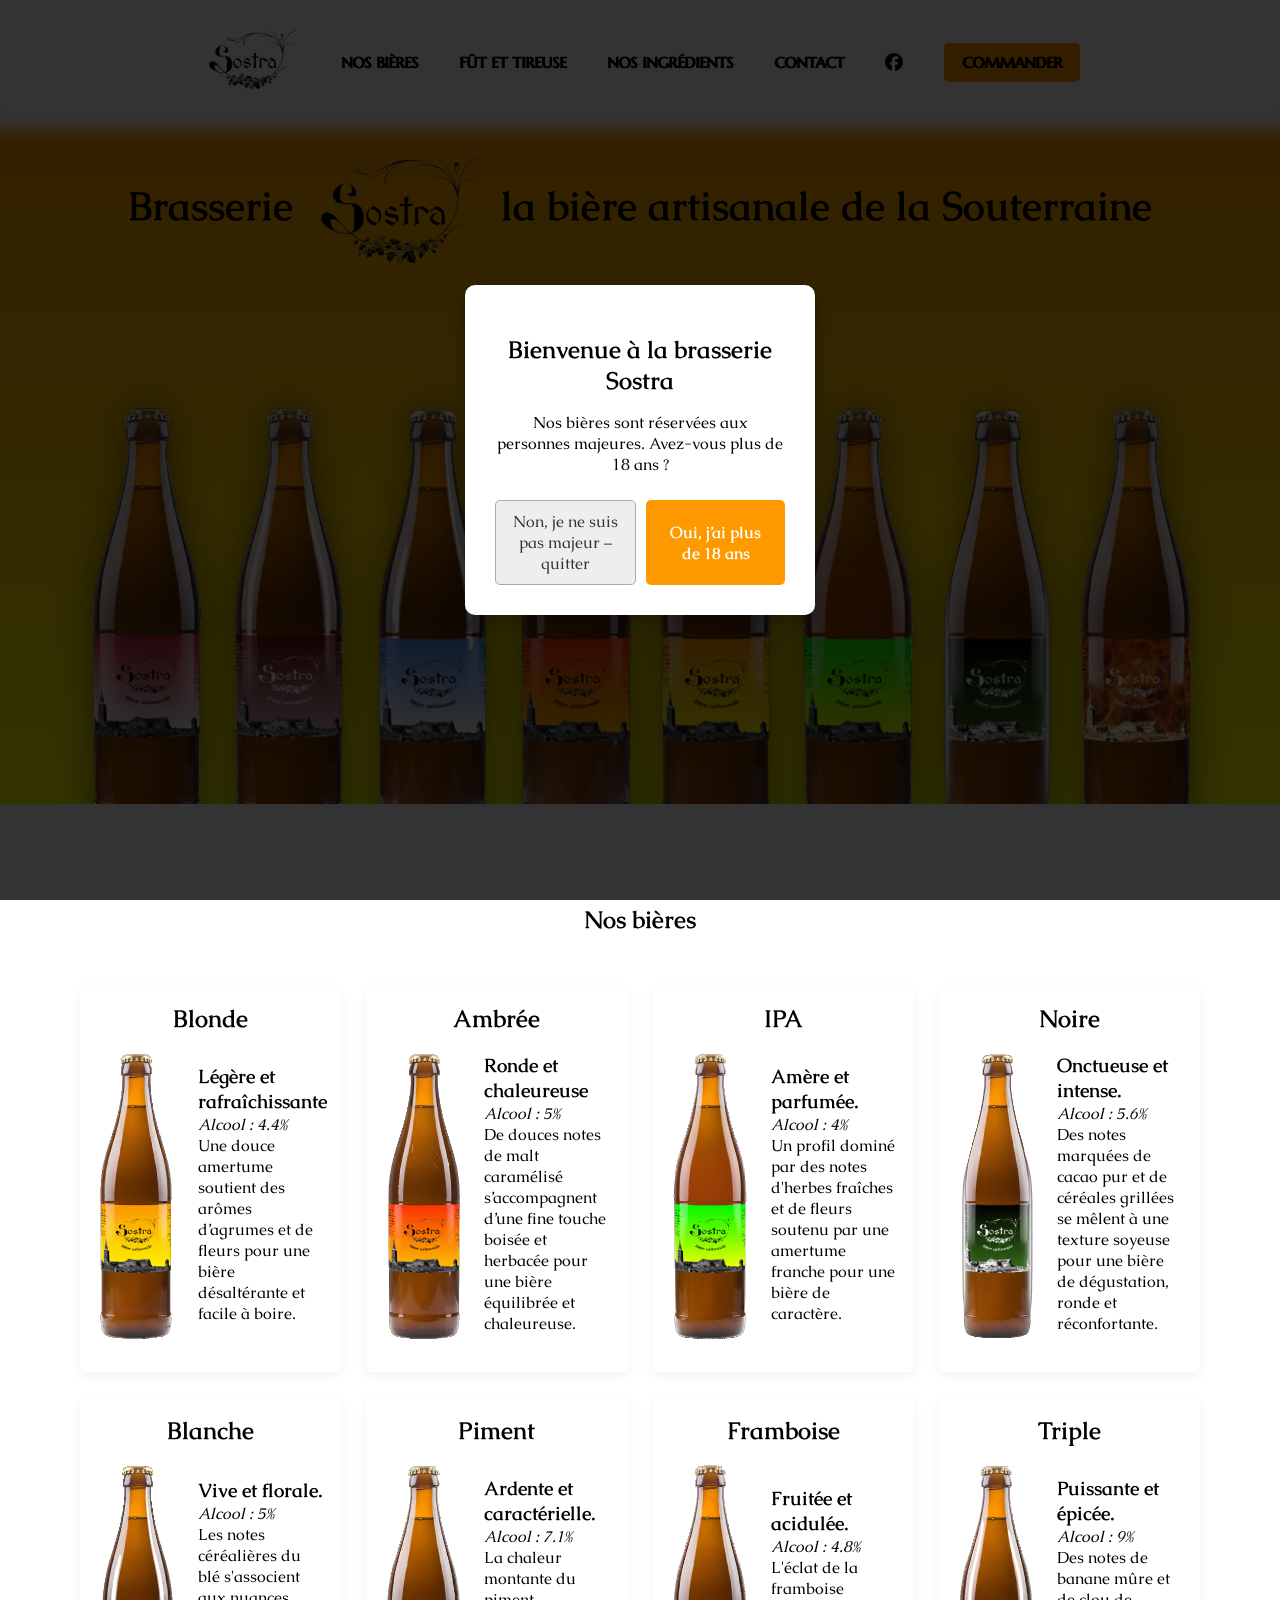
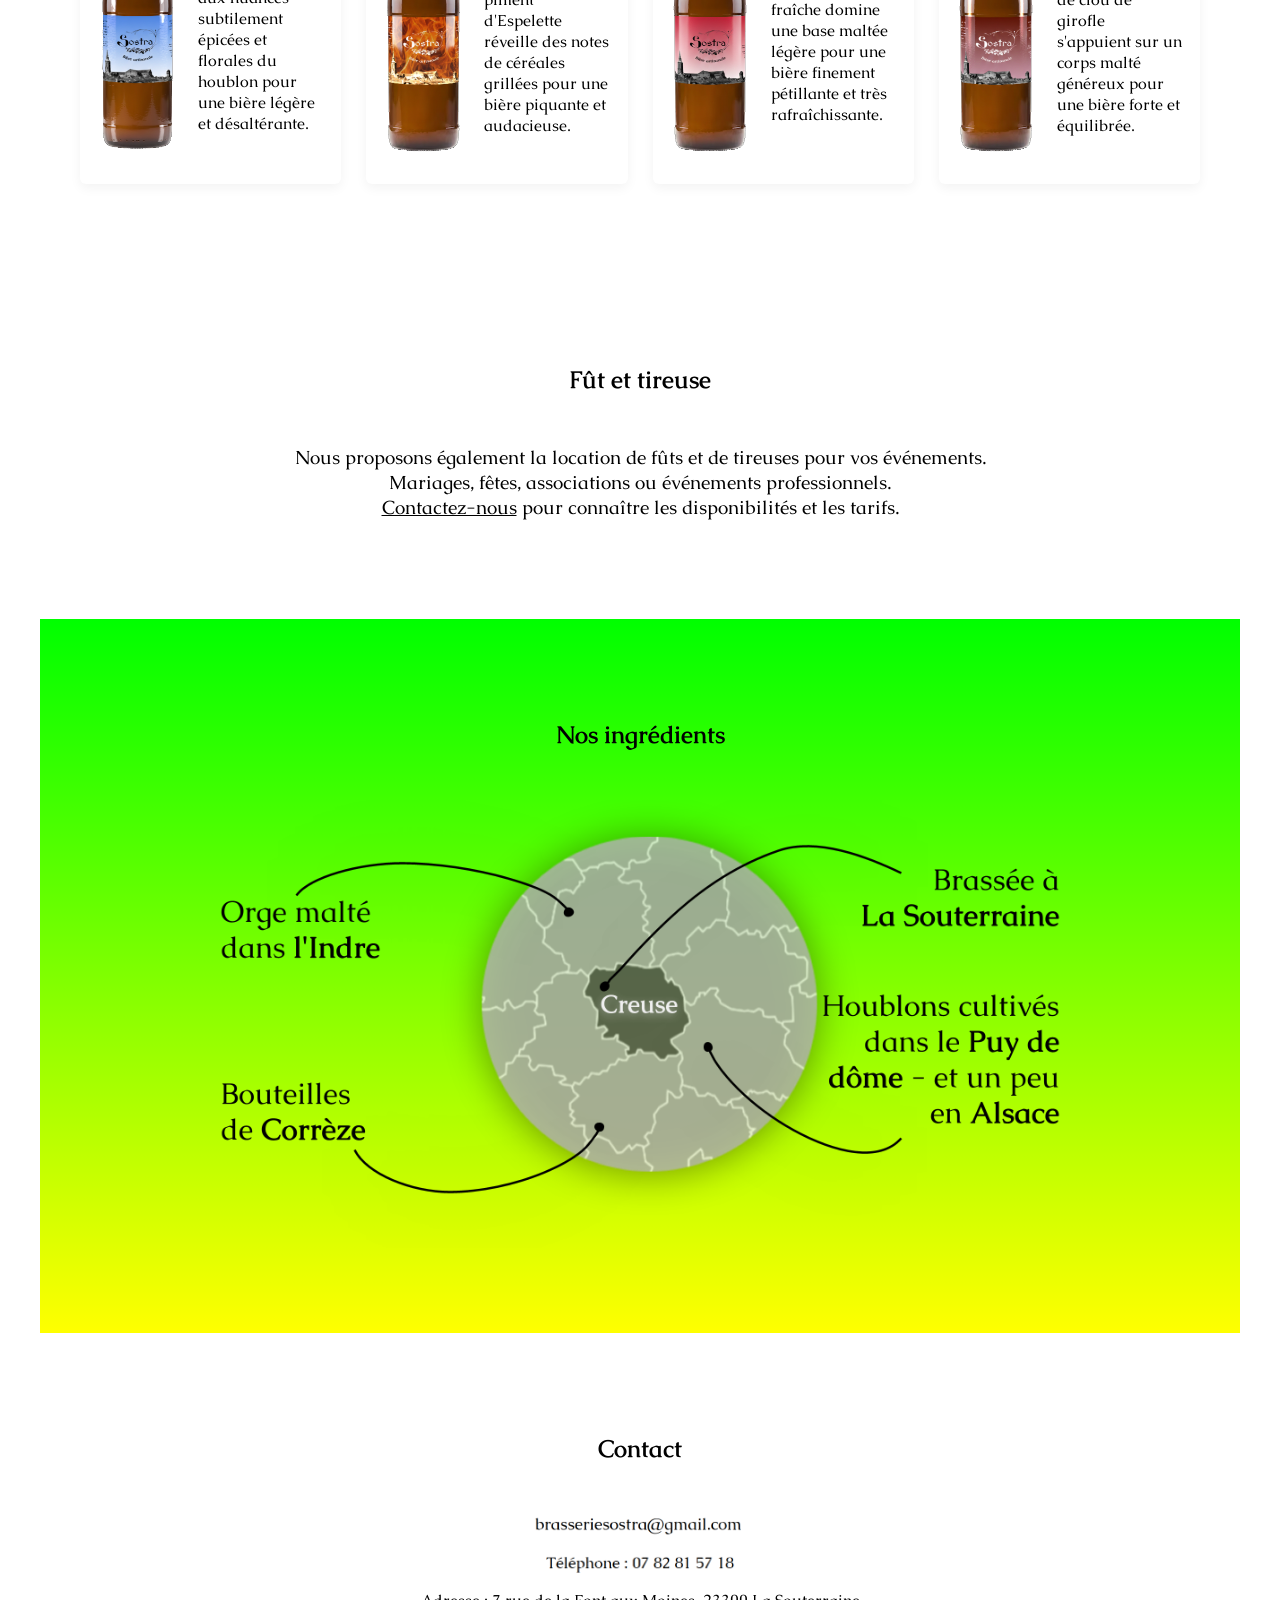
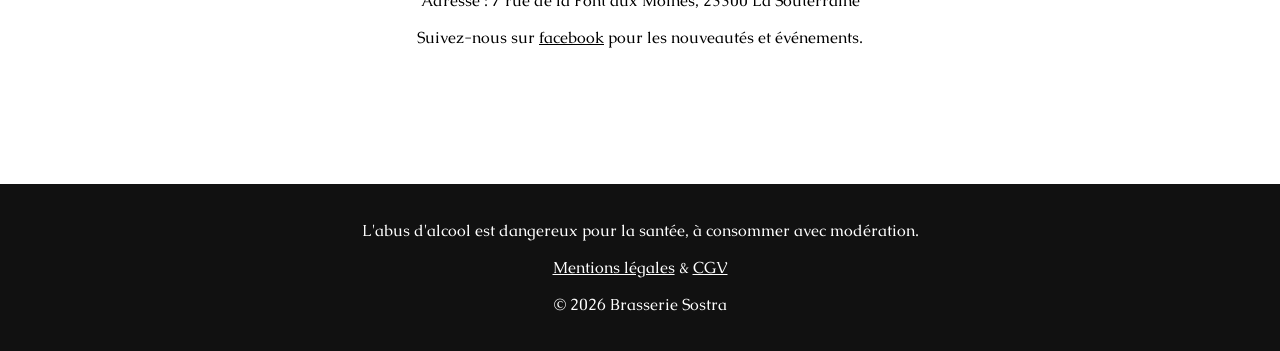
==== index.html @ cb1f37bf "site v2" ====
<!DOCTYPE html>
<html lang="fr">
<head>
<meta charset="UTF-8">
<meta name="viewport" content="width=device-width, initial-scale=1.0">
<title>Bière Sostra</title>
<link href="https://fonts.googleapis.com/css2?family=Caudex:wght@400;700&family=Marcellus&display=swap" rel="stylesheet">

<style>
html {
  scroll-behavior: smooth;
}

body{
  font-family: Caudex, serif;
  margin:0;
}

*{
  box-sizing: border-box;
}

/* NAVBAR */

.navbar-desktop{
  display:flex;
  align-items:center;
  justify-content:space-between;
  background:white;
  padding: 20px 200px 0px 200px;
  position:sticky;
  top:0;
  box-shadow: 0 13px 15px 13px white;
}

.navbar-desktop a, .side-menu a, .navbar-mobile a, .commande-btn-hero{
  color:black;
  text-decoration:none;
  font-weight:700;
  font-size: 15px;
  font-family: Marcellus, sans-serif;
  text-transform: uppercase;
  text-shadow: 0.5px 0 0 currentColor;
}

.navbar-desktop a:hover{
color: #BA8E23;
}

.navbar-desktop a img{
  background-color: black;
  /* L'image sert de masque */
  -webkit-mask-image: url('logo.png');
  mask-image: url('logo.png');
  
  /* On ajuste la taille du masque */
  -webkit-mask-size: contain;
  mask-size: contain;
  -webkit-mask-repeat: no-repeat;
  mask-repeat: no-repeat;
  
  /* Il faut donner une taille au bloc */
  width: 100px;
  height: 80px;
  display: inline-block;

  mask-position: center;
}

.navbar-desktop a img:hover{
  background-color: #BA8E23;
}

.facebook svg{
  height: 1.2em; /* 1.6x15 */
  vertical-align: text-top;
}

.facebook svg:hover{
  fill: #BA8E23;
}

.commande-btn{
  background: #FF9900;
  padding:10px 18px;
  border-radius:5px;
  font-weight:bold;
}
.commande-btn:hover{
  background-color: #E68A00;
  color: black!important;
}
.commande-btn:active{
  background-color: #E68A00;
  color: black!important;
}

.commande-btn-hero {
  border-radius: 5px;
  border: 2px solid black;
  font-weight:bold;
  padding:16px 28px;
  font-size: 16px;
  transition: all 0.3s ease;
}
.commande-btn-hero:hover {
  background-color: #000; /* fond noir */
  color: #fff; /* texte blanc */
  border-color: #000; /* bord noir reste */
}
.commande-btn-hero:active {
  background-color: #000; /* fond noir */
  color: #fff; /* texte blanc */
  border-color: #000; /* bord noir reste */
}

/* HERO IMAGE */

.hero-desktop{
  height: 700px;
  display: flex;
  flex-direction: column;
  align-items: center;


  /* L'image PNG avec zones transparentes */
  background-image: 
    linear-gradient(0deg,rgba(255, 255, 0, 1) 0%, rgba(255, 153, 0, 1) 100%);
  ;

  /* Réglages pour que l'image soit bien centrée et ne se répète pas */
  background-repeat: no-repeat;
  background-position: center;
  background-size: contain;
  overflow: hidden;
}

.hero-mobile{
  display: none;
}


/* SECTIONS */

section{
  padding:80px 40px;
  max-width:1200px;
  margin:auto;
  scroll-margin-top: 50px; 
}

h2{
  text-align:center;
  margin-bottom:50px;
}

/* BIÈRES */

.beer-grid{
display:grid;
grid-template-columns:repeat(auto-fit,minmax(250px,1fr));
gap:25px;
}

.beer{
background:white;
padding:18px;
border-radius:6px;
box-shadow:0 4px 12px rgba(0,0,0,0.05);
}

.beer .bouteille {
display:flex;
gap:20px;
align-items:center;
}
@media (min-width: 600px) {
  .beer.blonde:hover{
  background: linear-gradient(0deg,#FFFF00 0%, #FF9900 100%);
  }

  .beer.ambree:hover{
  background: linear-gradient(0deg,#F1C232 0%, #FF0000 100%);
  }

  .beer.ipa:hover{
  background: linear-gradient(0deg,#FFFF00 0%, #00FF00 100%);
  }

  .beer.blanche:hover{
  background: linear-gradient(0deg,#FFF 0%, #4A86E8 100%);
  }

  .beer.noire:hover{
  background: linear-gradient(0deg,#38761D 0%, #000000 100%);
  color: #FFF;
  }

  .beer.triple:hover{
  background: linear-gradient(0deg,#D5A6BD 0%, #741B47 100%);
  color: #FFF;
  }

  .beer.piment:hover{
  background-image: url(Piment.jpg);
  color: #FFF;
  }
    .beer.framboise:hover{
  background: linear-gradient(0deg,#FFF 0%, #C8233C 100%);
  }
}

.beer img{
  width:80px;
  height:320px;
  object-fit:cover;
  border-radius:4px;
}

.beer h3, .beer h2 {
  margin: 0px;
}

/* FUT */

.fut{
  text-align:center;
  max-width:80%;
  margin:auto;
  font-size: 1.2em;
}

.fut a {
  color: #000;
}

/* INGREDIENTS */

.ingredients{
  text-align:center;
}
#ingredients{
  background: linear-gradient(0deg,#FFFF00 0%, #00FF00 100%);
}

.ingredients img{
  width:80%;
}

/* CONTACT */

.contact{
text-align:center;
}
/* FOOTER */

footer{
  background:#111;
  color:white;
  text-align:center;
  padding:20px;
  margin-top:40px;
}

footer a{
  color: white
}

.side-menu {
  display: none;
}

.navbar-mobile {
  display: none;
}

/* Contact */
.contact-block {
  margin-top: 20px;
  padding-top: 15px;
  border-top: 1px solid #eee;
}

.contact-item img {
  cursor: pointer;
  border-bottom: 1px solid transparent;
}

.contact-item img:active, .contact-item img:hover {
  border-bottom: 1px solid #ddd;
}

.contact-item .icon {
  margin-right: 8px;
}

#toast {
  position: absolute;
  width: fit-content;
  left: 50%;
  transform: translateX(-50%) translateY(20px);
  background: #222;
  color: #fff;
  padding: 10px 16px;
  border-radius: 8px;
  font-size: 0.9rem;
  opacity: 0;
  pointer-events: none;
  transition: all 0.3s ease;
}

#toast.show {
  opacity: 1;
  transform: translateX(-50%) translateY(0);
}

@media (max-width: 600px) {



  /* HERO */
  .hero-desktop{display: none;}
  .hero-mobile{
    margin-top: 60px;
    display: flex;
    flex-direction: column;
    align-items: center;
    background:  
      url(noise.svg),
      radial-gradient(circle at 30% 30%, 
        rgba(255,255,0,1) 0%, 
        rgba(255,200,0,1) 40%, 
        rgba(255,153,0,1) 100%
      );
    background-blend-mode: overlay;
    text-align: center;
    padding: 20px;
    position: relative;
    height: 70vh;
    justify-content: space-around;
  }

  /*NAVBAR*/
  .navbar-desktop{display: none;}
  .navbar-mobile {
    box-sizing: border-box;
    display: flex;
    align-items: center;
    padding: 0px 15px;
    border-bottom: 1px solid #eee;
    background: white;
    height: 60px;
    z-index: 102;
    position: fixed;
    width: 100vw;
    top: 0;
  }

  .commande-btn {
    margin-left: auto;
  }

  .menu-btn {
    font-size: 20px;
    background: none;
    border: none;
    cursor: pointer;
  }

  .nav-title {
    flex: 1;
    text-align: center;
    font-weight: bold;
    font-size: 1.3em;
  }

  /* OVERLAY */
  .overlay {
    display: unset;
    position: fixed;
    inset: 0;
    background: rgba(0,0,0,0.3);
    opacity: 0;
    pointer-events: none;
    transition: opacity 0.25s ease;
    z-index: 100;
  }

  .overlay.active {
    opacity: 1;
    pointer-events: auto;
  }

  /* MENU */
  .side-menu {
    position: fixed;
    top: 0;
    left: 0;
    width: 100vw;
    box-sizing: border-box;
    background: white;
    padding: 0px 20px;

    transform: translateY(-100%);
    transition: transform 0.25s cubic-bezier(0.4, 0, 0.2, 1);

    z-index: 101;

    display: flex;
    flex-direction: column;
  }

  /* état ouvert */
  .side-menu.active {
    transform: translateY(0);
  }

  /* liens */
  .side-menu a {
    text-decoration: none;
    padding: 20px 0px;
    border-bottom: 1px solid #ddd;
    text-align: center;
    font-size: 1.1em;
  }
  .side-menu a:last-child {
    border-bottom: none;
  }


  .beer.blonde{
  background: linear-gradient(0deg,#FFFF00 0%, #FF9900 100%);
  }

  .beer.ambree{
  background: linear-gradient(0deg,#F1C232 0%, #FF0000 100%);
  }

  .beer.ipa{
  background: linear-gradient(0deg,#FFFF00 0%, #00FF00 100%);
  }

  .beer.blanche{
  background: linear-gradient(0deg,#FFF 0%, #4A86E8 100%);
  }

  .beer.noire{
  background: linear-gradient(0deg,#38761D 0%, #000000 100%);
  color: #FFF;
  }

  .beer.triple{
  background: linear-gradient(0deg,#D5A6BD 0%, #741B47 100%);
  color: #FFF;
  }

  .beer.piment{
  background-image: url(Piment.jpg);
  color: #FFF;
  }

  .beer.framboise{
  background: linear-gradient(0deg,#FFF 0%, #C8233C 100%);
  }

  section {
    padding: 40px 40px;
    scroll-margin-top: 60px;

  }

  h2 {
    margin-bottom: 20px;
  }

  #ingredients {
    padding: 20px 0px;
  }
  .ingredients {
    height: 200px;
  }
  .ingredients img {
    width: 100%;
    object-fit: contain;
    object-position: center;
  }
}

</style>
</head>

<body>

<!-- NAVBAR -->
<!-- Desktop -->
<nav class="navbar-desktop">
  <a href="#"><img></a>
  <a href="#bieres">Nos bières</a>
  <a href="#fut">Fût et tireuse</a>
  <a href="#ingredients">Nos ingrédients</a>
  <a href="#contact">Contact</a>
  <a class="facebook" href="https://www.facebook.com/p/Brasserie-Sostra-61555005142636/">
    <svg role="img" viewBox="0 0 24 24" xmlns="http://www.w3.org/2000/svg"><title>Facebook</title><path d="M9.101 23.691v-7.98H6.627v-3.667h2.474v-1.58c0-4.085 1.848-5.978 5.858-5.978.401 0 .955.042 1.468.103a8.68 8.68 0 0 1 1.141.195v3.325a8.623 8.623 0 0 0-.653-.036 26.805 26.805 0 0 0-.733-.009c-.707 0-1.259.096-1.675.309a1.686 1.686 0 0 0-.679.622c-.258.42-.374.995-.374 1.752v1.297h3.919l-.386 2.103-.287 1.564h-3.246v8.245C19.396 23.238 24 18.179 24 12.044c0-6.627-5.373-12-12-12s-12 5.373-12 12c0 5.628 3.874 10.35 9.101 11.647Z"/></svg>
  </a>
  <a class="commande-btn" href="commande.html">Commander</a>
</nav>
<!-- Mobile -->

<nav class="navbar-mobile">
  <button class="menu-btn" id="menuBtn">☰</button>
  <img style="height: 56px; vertical-align: middle;" src="logo.png">
  <a class="commande-btn" href="commande.html">Commander</a>
</nav>

<!-- overlay -->
<div class="overlay" id="overlay"></div>

<!-- menu -->
<aside class="side-menu" id="sideMenu">
  
  <a href="#bieres">Nos bières</a>
  <a href="#fut">Fût et tireuse</a>
  <a href="#ingredients">Nos ingrédients</a>
  <a href="#contact">Contact</a>
  <a class="facebook" href="https://www.facebook.com/p/Brasserie-Sostra-61555005142636/">
    <svg role="img" viewBox="0 0 24 24" xmlns="http://www.w3.org/2000/svg"><title>Facebook</title><path d="M9.101 23.691v-7.98H6.627v-3.667h2.474v-1.58c0-4.085 1.848-5.978 5.858-5.978.401 0 .955.042 1.468.103a8.68 8.68 0 0 1 1.141.195v3.325a8.623 8.623 0 0 0-.653-.036 26.805 26.805 0 0 0-.733-.009c-.707 0-1.259.096-1.675.309a1.686 1.686 0 0 0-.679.622c-.258.42-.374.995-.374 1.752v1.297h3.919l-.386 2.103-.287 1.564h-3.246v8.245C19.396 23.238 24 18.179 24 12.044c0-6.627-5.373-12-12-12s-12 5.373-12 12c0 5.628 3.874 10.35 9.101 11.647Z"/></svg>
  </a>
</aside>


<!-- IMAGE PRINCIPALE -->

<div class="hero-desktop">
  <h1 style="text-align: center; padding-top: 20px; font-size: 2.5em;">Brasserie
    <img src="logo.png" style="height: 3em; vertical-align: middle;">
    la bière artisanale de la Souterraine
  </h1>
  <a class="commande-btn-hero" href="commande.html">PASSER COMMANDE</a>
  
  <img src="hero.png" style="width: 100vw; max-width: 1400px; margin-top: auto;">
</div>

<div class="hero-mobile">
  <h1>Brasserie </h1>
  <img src="logo.png" style="height: 10em; "> 
  <h2>La bière artisanale <br>de la Souterraine</h2>
  <a class="commande-btn-hero" href="commande.html">PASSER COMMANDE</a>
</div>


<!-- BIÈRES -->

<section id="bieres">

<h2>Nos bières</h2>

<div class="beer-grid">

<div class="beer blonde">
  <h2>Blonde</h2>
  <div class="bouteille">
    <img src="bouteilles/blonde.png">
    <div>
      <h3>Légère et rafraîchissante</h3>
      <i>Alcool : 4.4%</i><br>
      Une douce amertume soutient des arômes d’agrumes et de fleurs pour 
      une bière désaltérante et facile à boire. 
    </div>
  </div>
</div>

<div class="beer ambree">
  <h2>Ambrée</h2>
  <div class="bouteille">
    <img src="bouteilles/ambrée.png">
    <div>
      <h3>Ronde et chaleureuse</h3>
      <i>Alcool : 5%</i><br>
      De douces notes de malt caramélisé s’accompagnent d’une fine touche 
      boisée et herbacée pour une bière équilibrée et chaleureuse.
    </div>
  </div>
</div>

<div class="beer ipa">
  <h2>IPA</h2>
  <div class="bouteille">
    <img src="bouteilles/ipa.png">
    <div>
      <h3>Amère et parfumée.</h3>
      <i>Alcool : 4%</i><br>
      Un profil dominé par des notes d'herbes fraîches et de fleurs soutenu par 
      une amertume franche pour une bière de caractère.
    </div>
  </div>
</div>

<div class="beer noire">
  <h2>Noire</h2>
  <div class="bouteille">
    <img src="bouteilles/noire.png">
    <div>
      <h3>Onctueuse et intense.</h3>
      <i>Alcool : 5.6%</i><br>
        Des notes marquées de cacao pur et de céréales grillées se mêlent à une 
        texture soyeuse pour une bière de dégustation, ronde et réconfortante.
    </div>
  </div>
</div>

<div class="beer blanche">
  <h2>Blanche</h2>
  <div class="bouteille">
    <img src="bouteilles/blanche.png">
    <div>
      <h3>Vive et florale.</h3>
      <i>Alcool : 5%</i><br>
      Les notes céréalières du blé s'associent aux nuances subtilement épicées et 
      florales du houblon pour une bière légère et désaltérante.
    </div>
  </div>
</div>

<div class="beer piment">
  <h2>Piment</h2>
<div class="bouteille">
  <img src="bouteilles/piment.png">
  <div>
    <h3>Ardente et caractérielle.</h3>
    <i>Alcool : 7.1%</i><br>
    La chaleur montante du piment d'Espelette réveille des notes de céréales 
    grillées pour une bière piquante et audacieuse.
  </div>
</div>
</div>

<div class="beer framboise">
  <h2>Framboise</h2>
  <div class="bouteille">
    <img src="bouteilles/framboise.png">
    <div>
      <h3>Fruitée et acidulée.</h3>
      <i>Alcool : 4.8%</i><br>
      L'éclat de la framboise fraîche domine une base maltée légère pour une 
      bière finement pétillante et très rafraîchissante.
    </div>
  </div>
</div>

<div class="beer triple">
  <h2>Triple</h2>
  <div class="bouteille">
    <img src="bouteilles/triple.png">
    <div>
      <h3>Puissante et épicée.</h3>
      <i>Alcool : 9%</i><br>
      Des notes de banane mûre et de clou de girofle s'appuient sur un 
      corps malté généreux pour une bière forte et équilibrée.
    </div>
  </div>
</div>

</div>

</section>


<!-- FUT -->

<section id="fut">

<h2>Fût et tireuse</h2>

<div class="fut">
<p>
Nous proposons également la location de fûts et de tireuses pour vos événements.<br>
Mariages, fêtes, associations ou événements professionnels. <br>
<a href="#contact"ter>Contactez-nous</a> pour connaître les disponibilités et les tarifs.
</p>
</div>

</section>


<!-- INGREDIENTS -->

<section id="ingredients">

<h2>Nos ingrédients</h2>

<div class="ingredients">

<img src="ingredients.png">


</div>

</section>


<!-- CONTACT -->

<section id="contact">

<h2>Contact</h2>

<div class="contact">

<p class="contact-item" data-copy="mail" data-label="Email">
  <img src="email.png" style="height: 1.3em; vertical-align: middle;">
</p>
<p class="contact-item" data-copy="tel" data-label="Téléphone">
  <img src="tel.png" style="height: 1.2em; vertical-align: middle;">
</p>
<p>
  Adresse : 7 rue de la Font aux Moines, 23300 La Souterraine
</p>
<p>Suivez-nous sur <a href="https://www.facebook.com/p/Brasserie-Sostra-61555005142636/" style="color: #000;">facebook</a> pour les nouveautés et événements.</p>

<div id="toast"></div>
</div>

</section>


<footer>
<p>L'abus d'alcool est dangereux pour la santée, à consommer avec modération.</p>

<a href="mentions-legales.html">Mentions légales</a> &
<a href="/cgv.html">CGV</a>

<p>© 2026 Brasserie Sostra</p>

</footer>
<!-- MODALE AGE -->
<div id="ageModal" style="
  position: fixed;
  top:0; left:0;
  width:100%; height:100%;
  background: rgba(0,0,0,0.8);
  display: flex;
  align-items: center;
  justify-content: center;
  z-index: 9999;
  visibility: hidden;
">
  <div style="
    background: white;
    padding: 30px;
    text-align: center;
    border-radius: 10px;
    max-width: 350px;
    width: 90%;
    box-shadow: 0 4px 20px rgba(0,0,0,0.3);
  ">
    <h2 style="margin-bottom: 15px;">Bienvenue à la brasserie Sostra</h2>
    <p style="margin-bottom: 25px;">Nos bières sont réservées aux personnes majeures. Avez-vous plus de 18 ans ?</p>
    <div style="display: flex; justify-content: space-between; gap: 10px;">
      <button onclick="rejectAge()" style="
        flex:1;
        padding: 10px 15px;
        border: 1px solid #aaa;
        background: #eee;
        color: #333;
        border-radius: 5px;
        cursor: pointer;
        font-size: 1rem;
        font-family: 'Caudex', serif;
      ">Non, je ne suis pas majeur – quitter</button>
      <button onclick="acceptAge()" style="
        flex:1;
        padding: 10px 15px;
        border: none;
        background: #FF9900;
        color: white;
        border-radius: 5px;
        cursor: pointer;
        font-size: 1rem;
        font-family: 'Caudex', serif;
        font-weight: bold;
      ">Oui, j’ai plus de 18 ans</button>
    </div>
  </div>
</div>

<script>
// --- ACTIONS ---
function acceptAge() {
  localStorage.setItem("age_verified", "true");
  document.getElementById("ageModal").style.display = "none";
  document.body.style.overflow = "unset"; // autorise scroll
}

function rejectAge() {
  window.location.href = "https://www.youtube.com/channel/UCXptamDYEVcU4JCio30hYTw"; // redirection mineur
}

// --- INIT ---
window.addEventListener("load", function() {
  const age = localStorage.getItem("age_verified");
  if (age !== "true") {
    const modal = document.getElementById("ageModal");
    modal.style.visibility = "visible";
    document.body.style.overflow = "hidden"; // bloque scroll derrière la modale
  }
});
</script>
</body>

<script>
const isMobile = window.innerWidth <= 600;

if (isMobile) {

  const navbar = document.querySelector('.navbar-mobile');
  const sideMenu = document.querySelector('.side-menu');
  const menuBtn = document.getElementById('menuBtn');
  const overlay = document.getElementById('overlay');
  let isOpen = false;

  function updateMenuPosition() {
    const height = navbar.offsetHeight;
    sideMenu.style.top = height + 'px';
  }

  updateMenuPosition();
  window.addEventListener('resize', updateMenuPosition);


  function openMenu() {
    sideMenu.classList.add('active');
    overlay.classList.add('active');
    isOpen = true;
    menuBtn.textContent = '✕';
  }

  function closeMenu() {
    sideMenu.classList.remove('active');
    overlay.classList.remove('active');
    isOpen = false;
    menuBtn.textContent = '☰';
  }

  menuBtn.addEventListener('click', () => isOpen ? closeMenu() : openMenu() );
  document.querySelector(".navbar-mobile img").addEventListener('click', () => isOpen ? closeMenu() : openMenu() );
  overlay.addEventListener('click', closeMenu);
  sideMenu.addEventListener('click', closeMenu);

}

// contact
document.querySelectorAll('.contact-item').forEach(el => {
  el.addEventListener('click', async () => {
    let text;
    if(el.dataset.copy === 'tel'){
      w = ['57', '82', '81', '07', '18']
      t = [3, 1, 2, 0, 4]
      text = t.map(i => w[i]).join(" ");
    } else if (el.dataset.copy === 'mail'){
      w = ['ie', 'sser', '&', 'gm', 'co', '*', 'bra', 'sostra', 'ail']
      t = [6, 1, 0, 7, 2, 3, 8, 5, 4]
      text = t.map(i => w[i]).join("").replace('&', '@').replace('*', '.') + 'm'
    } else return;
    const label = el.dataset.label;

    try {
      await navigator.clipboard.writeText(text);
      showToast(`${label} copié`);
    } catch (err) {
      console.error('Erreur copie', err);
    }
  });
});

function showToast(message) {
  const toast = document.getElementById('toast');
  toast.textContent = message;
  toast.classList.add('show');
  setTimeout(() => toast.classList.remove('show'), 2000);
}

document.querySelectorAll(".beer").forEach(el => {
  el.addEventListener('click', () => {
    el.classList.toggle('clicked')
  })
})



</script>

</html>
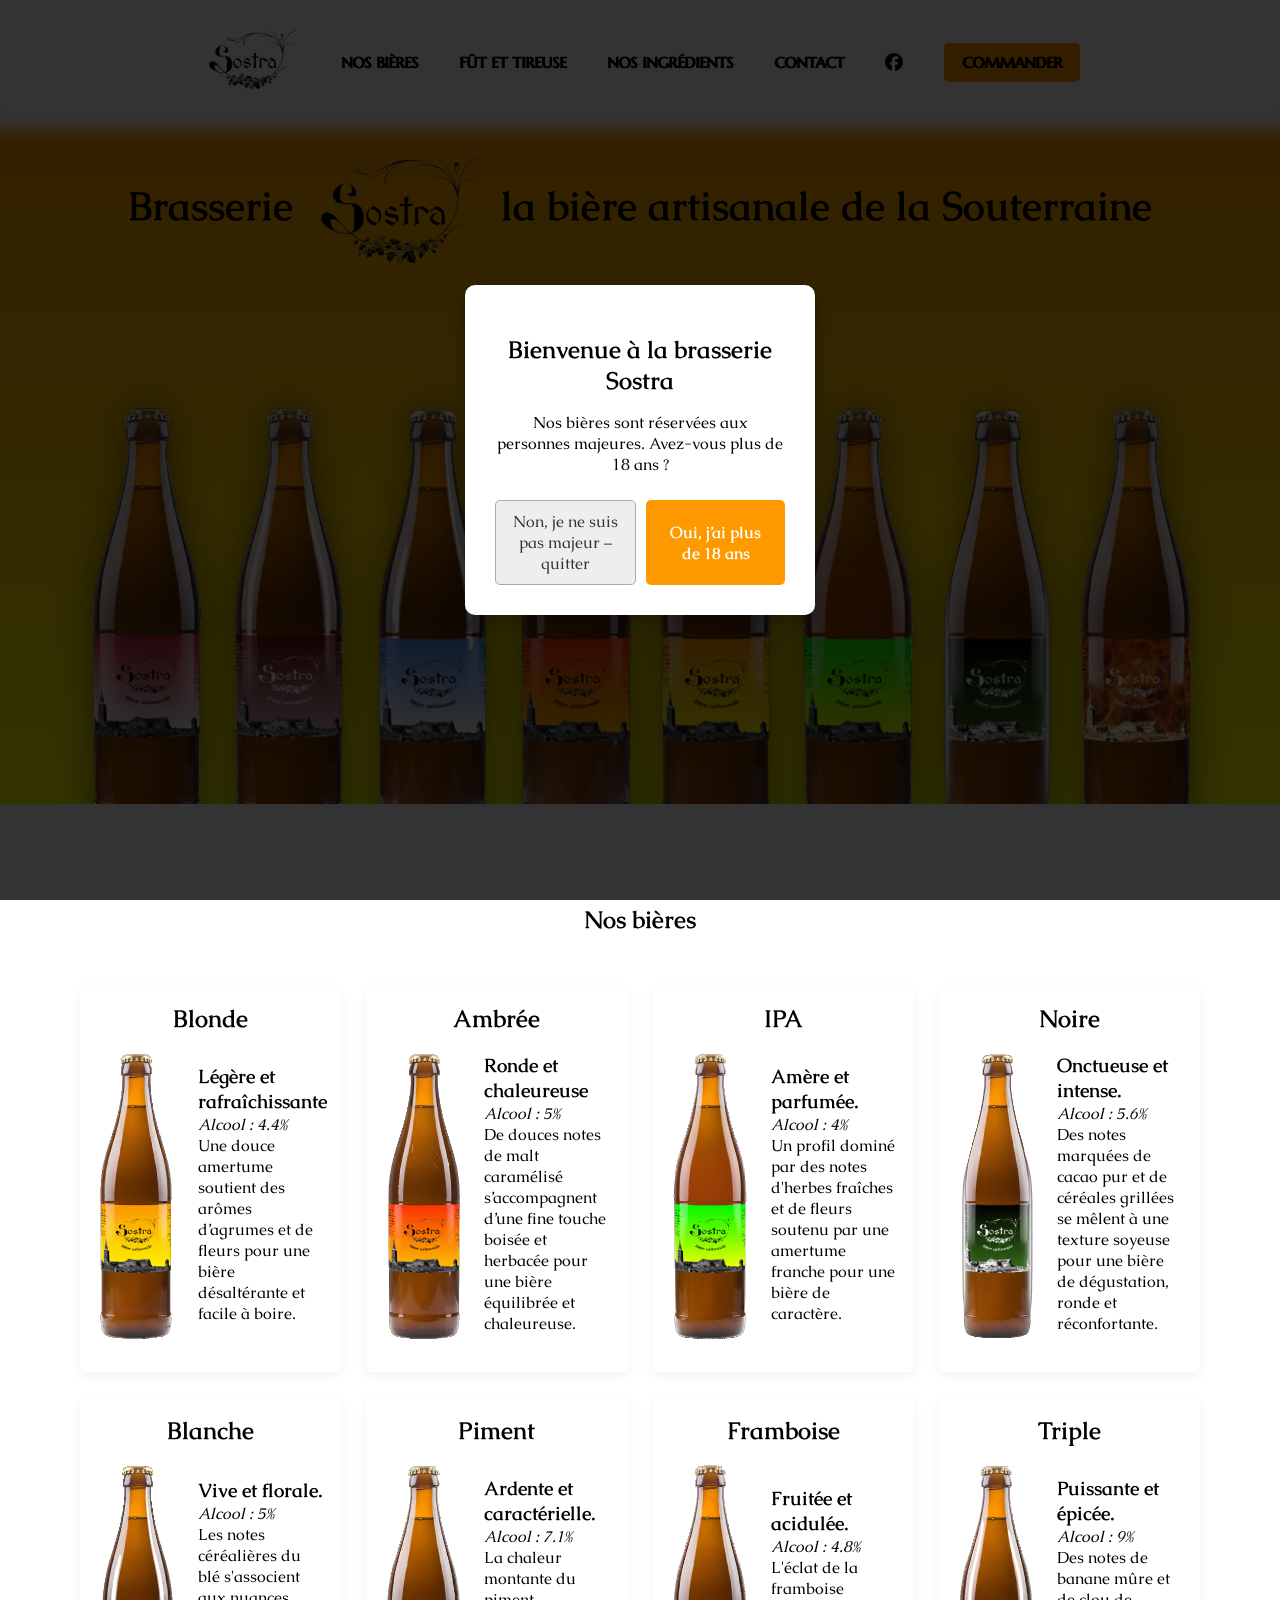
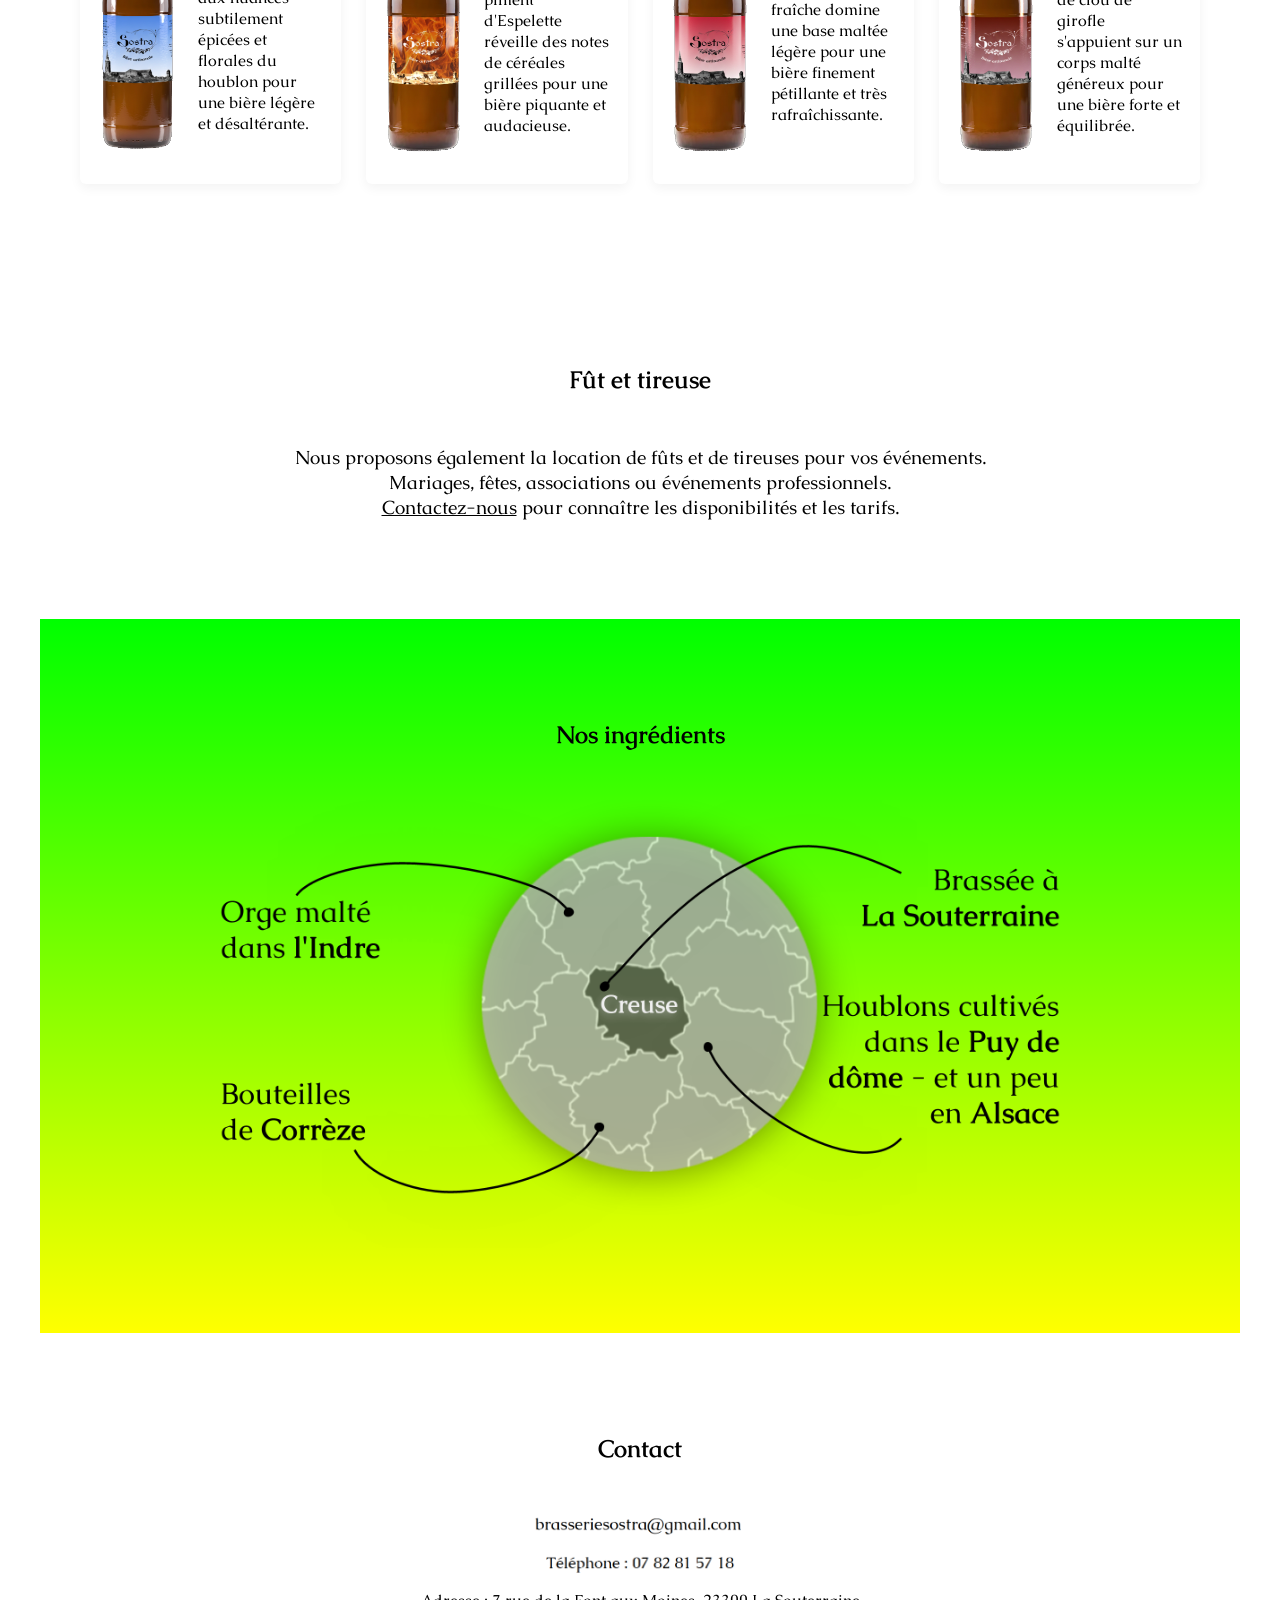
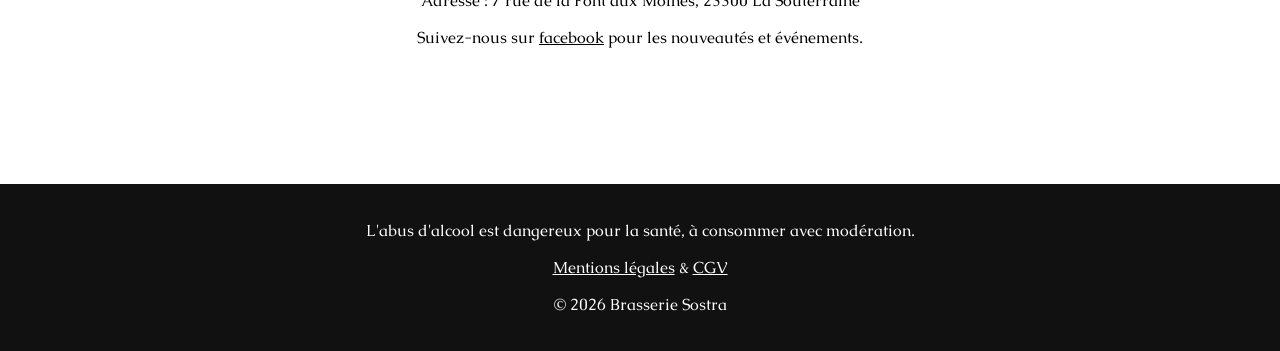
==== commit 096f8c88: "correction santée -> santé" ====
--- a/index.html
+++ b/index.html
@@ -5,6 +5,7 @@
 <meta name="viewport" content="width=device-width, initial-scale=1.0">
 <title>Bière Sostra</title>
 <link href="https://fonts.googleapis.com/css2?family=Caudex:wght@400;700&family=Marcellus&display=swap" rel="stylesheet">
+<link rel="sitemap" type="application/xml" title="Sitemap" href="/sitemap.xml">
 
 <style>
 html {
@@ -724,7 +725,7 @@
 
 
 <footer>
-<p>L'abus d'alcool est dangereux pour la santée, à consommer avec modération.</p>
+<p>L'abus d'alcool est dangereux pour la santé, à consommer avec modération.</p>
 
 <a href="mentions-legales.html">Mentions légales</a> &
 <a href="/cgv.html">CGV</a>
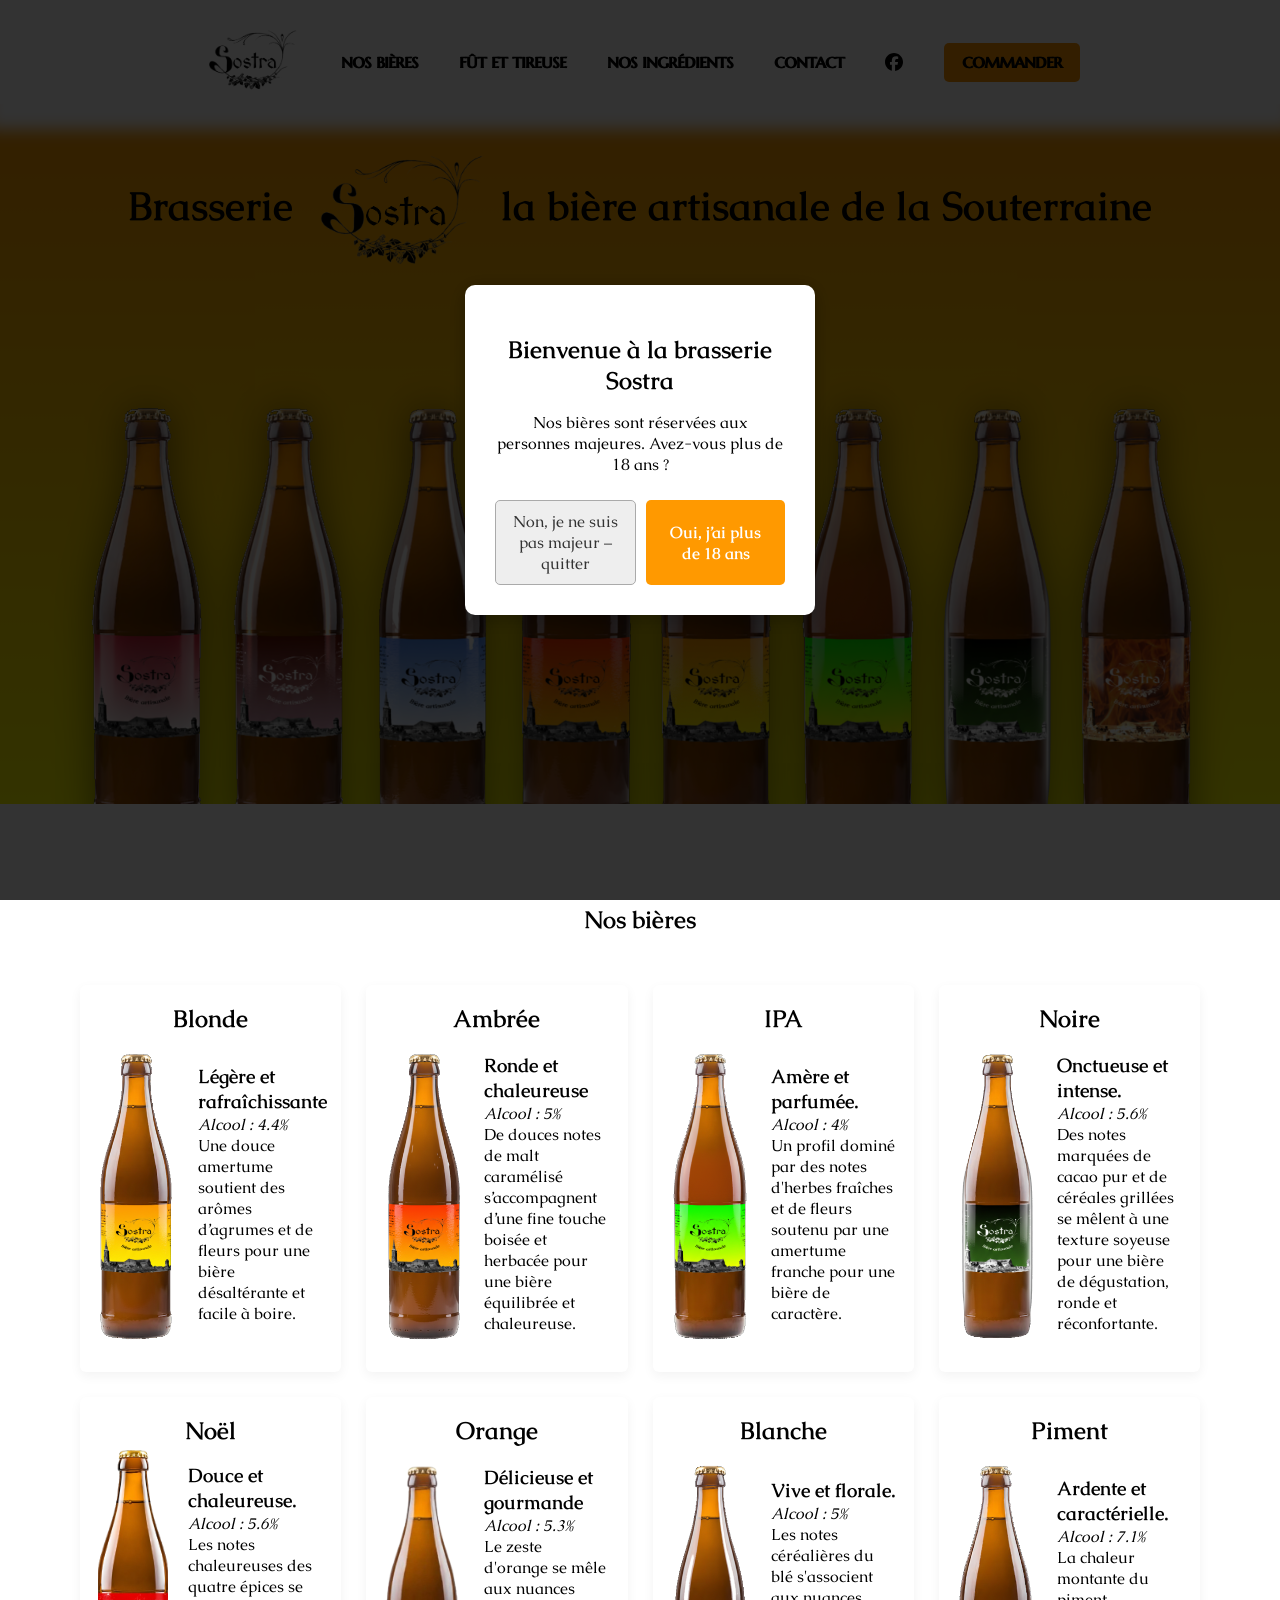
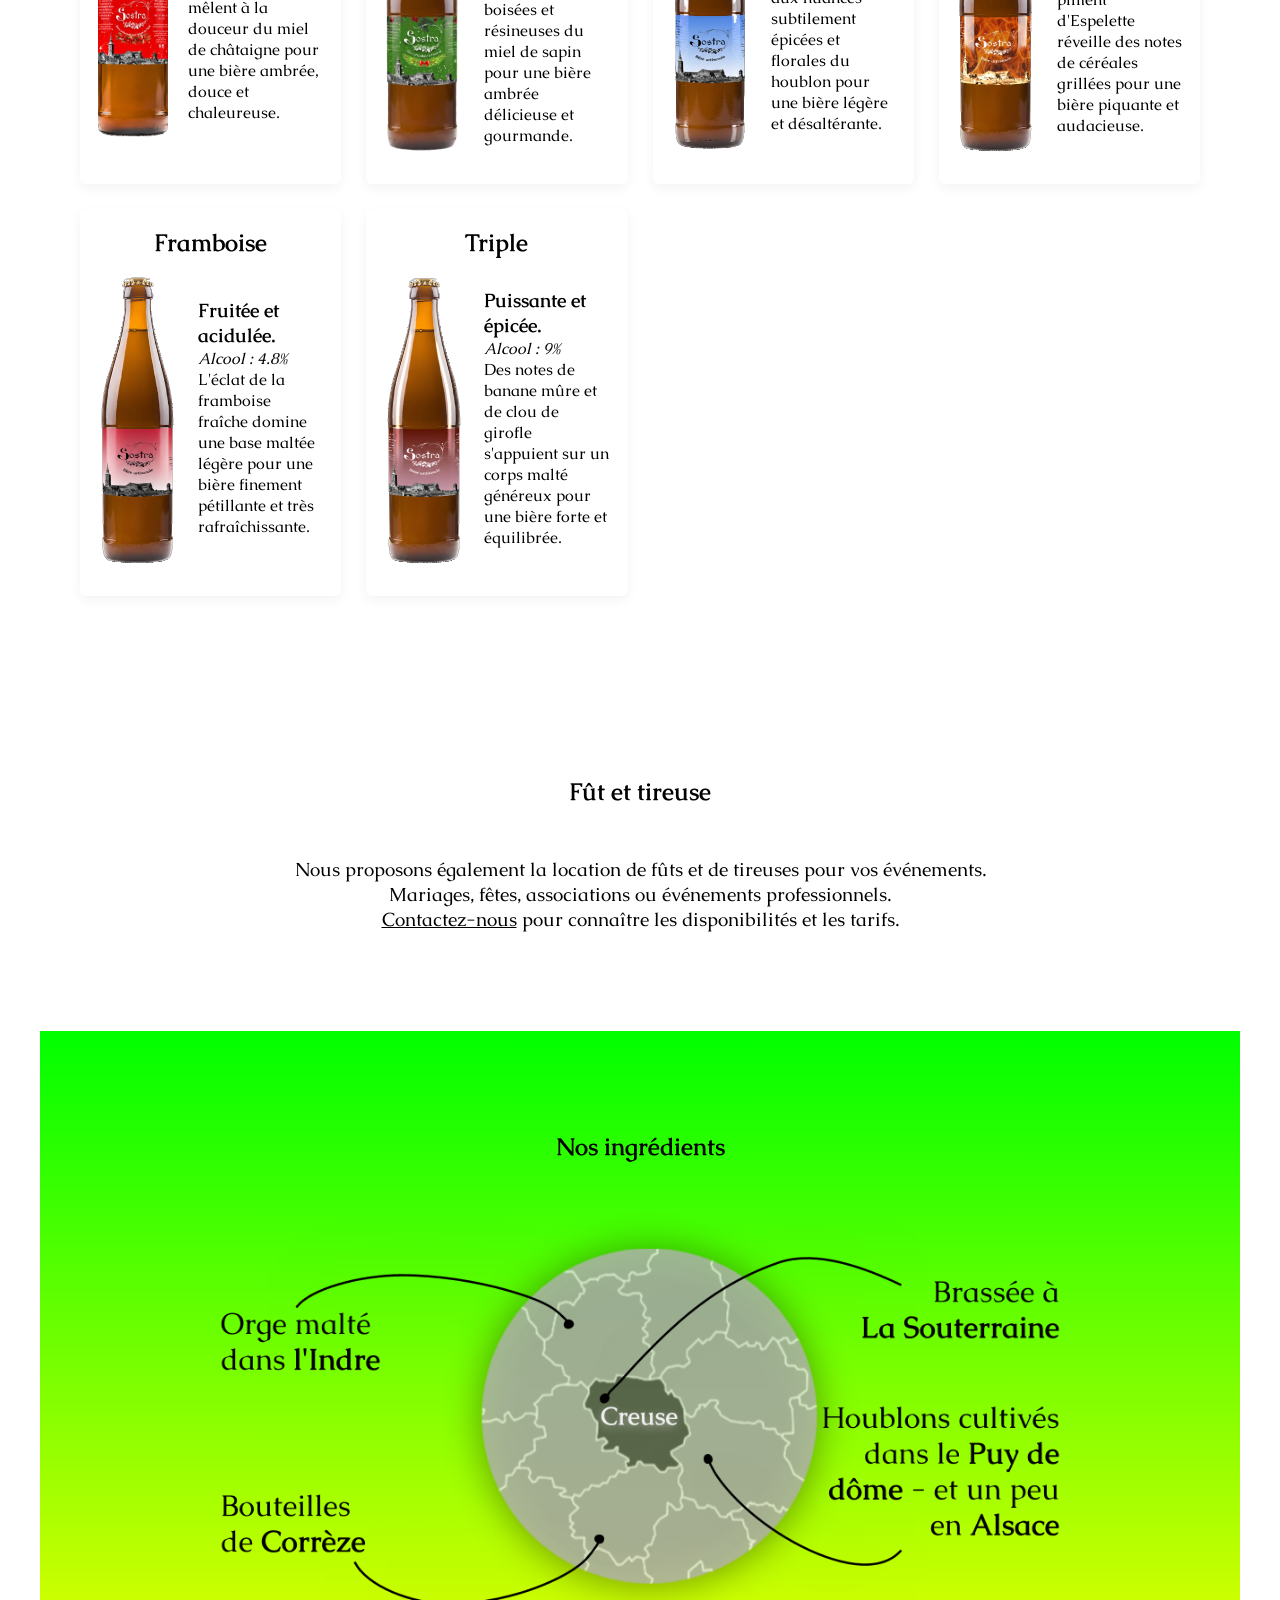
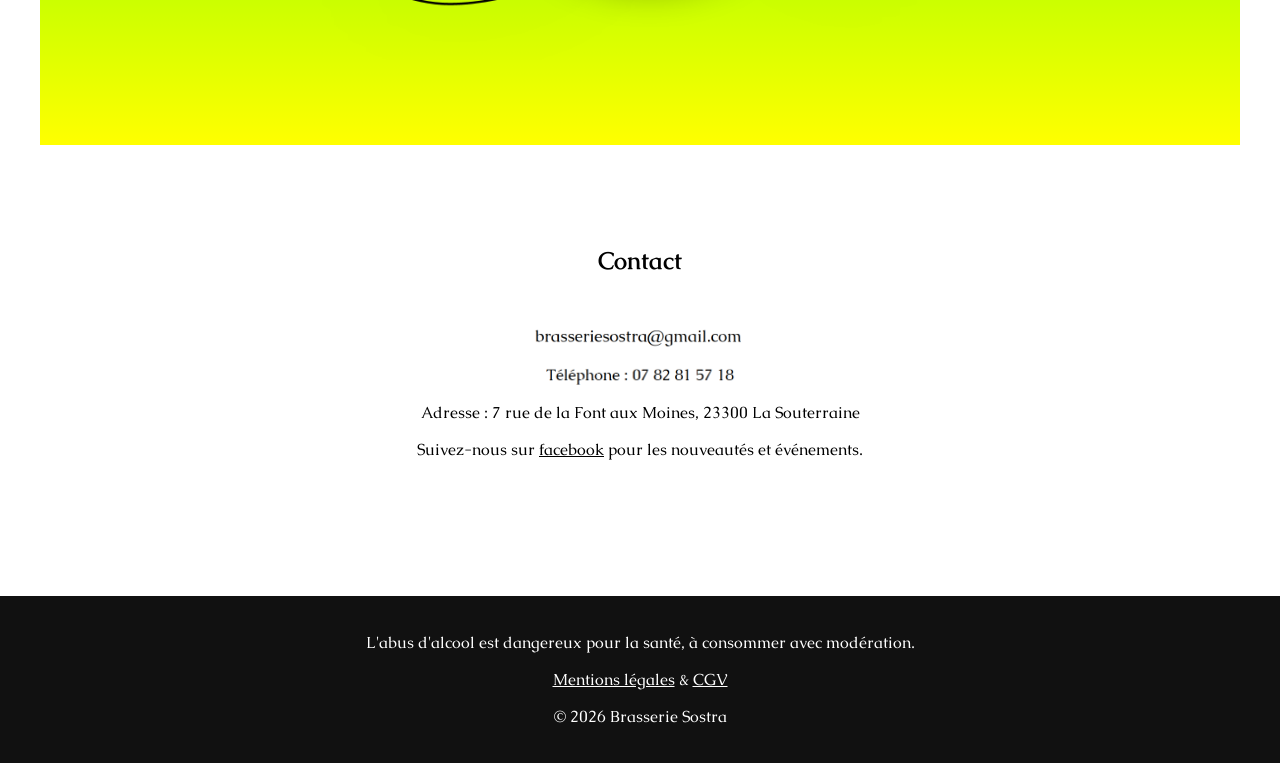
==== commit 2d12dfdc: "add Noel and Orange recipe to index" ====
--- a/index.html
+++ b/index.html
@@ -209,11 +209,28 @@
     .beer.framboise:hover{
   background: linear-gradient(0deg,#FFF 0%, #C8233C 100%);
   }
+
+  .beer.noel:hover{
+  background: #c20000ff;
+  color: #FFF;
+  }
+
+  .beer.orange:hover{
+  background-image: url(Orange.png);
+  color: #FFF;
+  }
 }
 
 .beer img{
   width:80px;
   height:320px;
+  object-fit:cover;
+  border-radius:4px;
+}
+
+.beer.noel img{
+  width:70px;
+  height:295px;
   object-fit:cover;
   border-radius:4px;
 }
@@ -464,6 +481,17 @@
   background: linear-gradient(0deg,#FFF 0%, #C8233C 100%);
   }
 
+  .beer.noel{
+  background: #c20000ff;
+  color: #FFF;
+  }
+
+  .beer.orange{
+  background-image: url(Orange.png);
+  color: #FFF;
+  }
+
+
   section {
     padding: 40px 40px;
     scroll-margin-top: 60px;
@@ -605,6 +633,33 @@
       <i>Alcool : 5.6%</i><br>
         Des notes marquées de cacao pur et de céréales grillées se mêlent à une 
         texture soyeuse pour une bière de dégustation, ronde et réconfortante.
+    </div>
+  </div>
+</div>
+
+<div class="beer noel">
+  <h2>Noël</h2>
+  <div class="bouteille">
+    <img src="bouteilles/noel.png">
+    <div>
+      <h3>Douce et chaleureuse.</h3>
+      <i>Alcool : 5.6%</i><br>
+        Les notes chaleureuses des quatre épices se mêlent à la douceur du miel 
+        de châtaigne pour une bière ambrée, douce et chaleureuse.
+    </div>
+  </div>
+</div>
+
+<div class="beer orange">
+  <h2>Orange</h2>
+  <div class="bouteille">
+    <img src="bouteilles/orange.png">
+    <div>
+      <h3>Délicieuse et gourmande</h3>
+      <i>Alcool : 5.3%</i><br>
+        Le zeste d'orange se mêle aux nuances boisées et 
+        résineuses du miel de sapin pour une bière ambrée 
+        délicieuse et gourmande.
     </div>
   </div>
 </div>
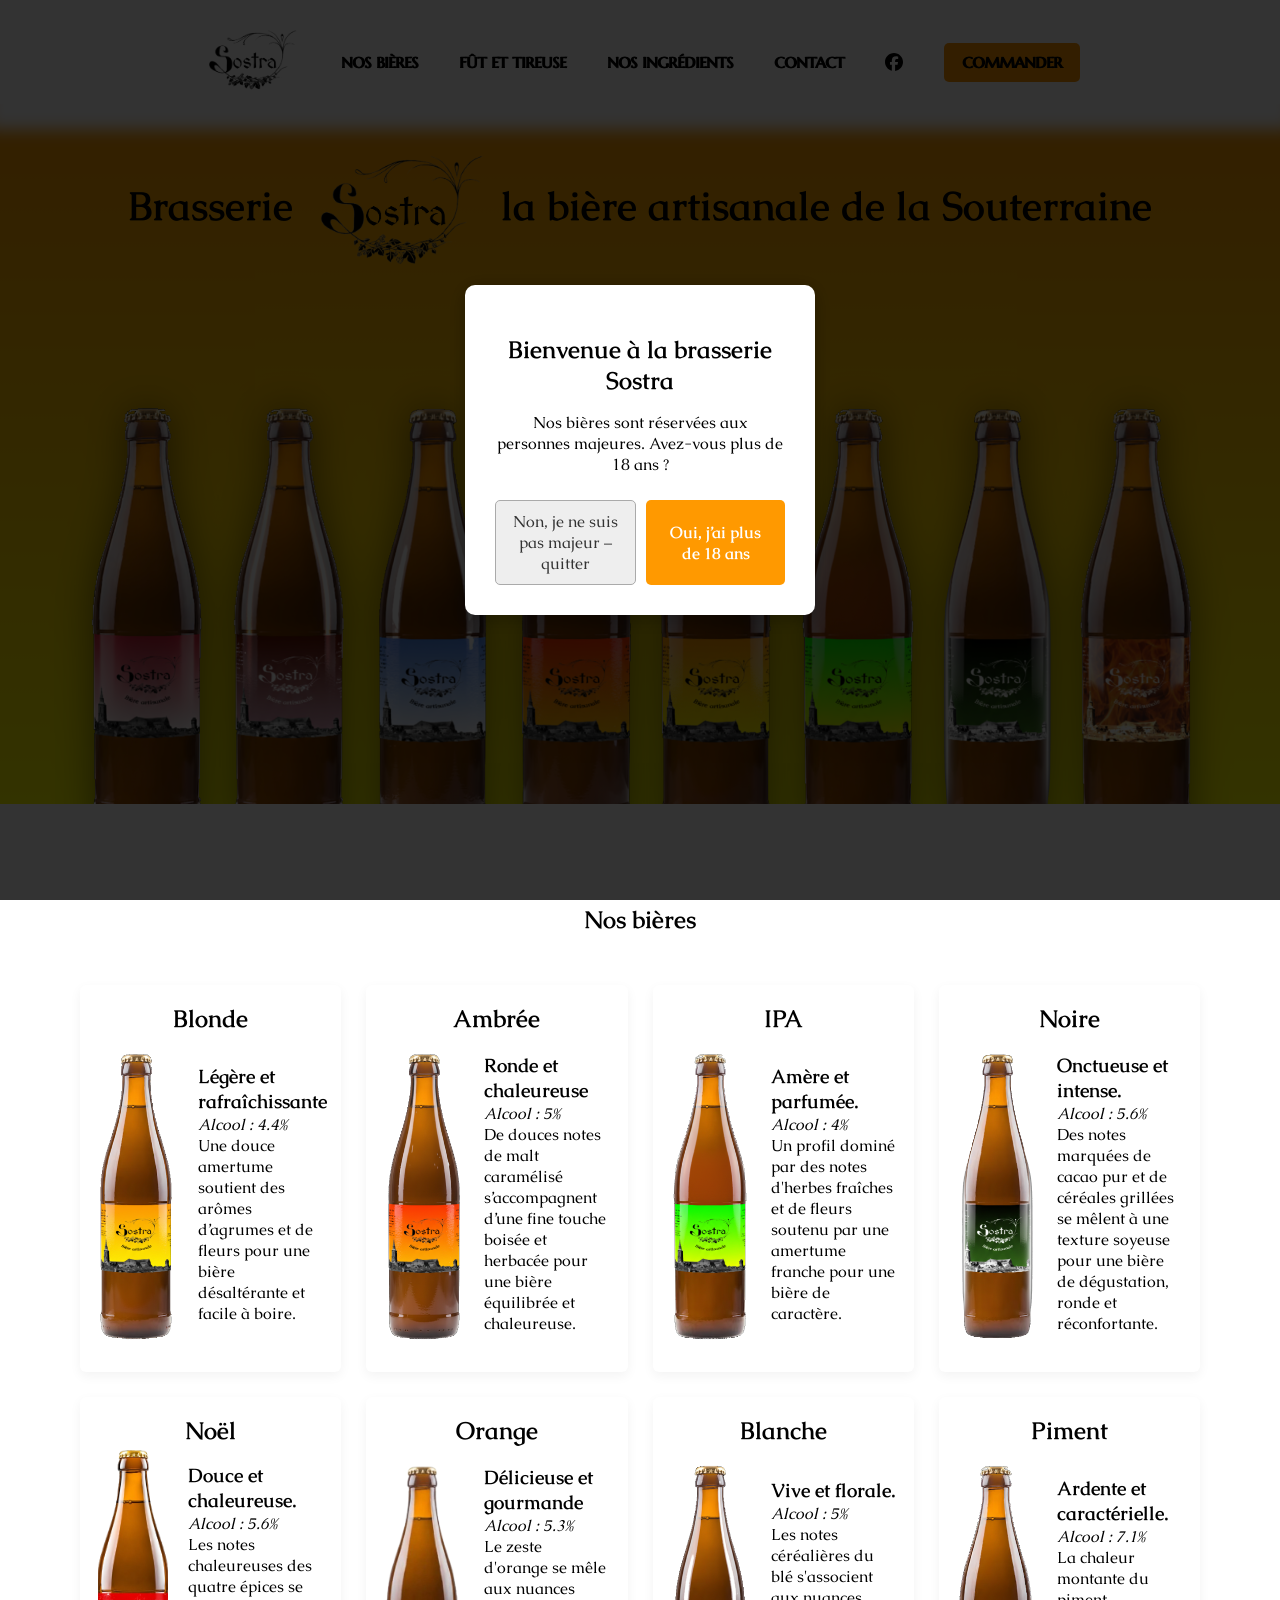
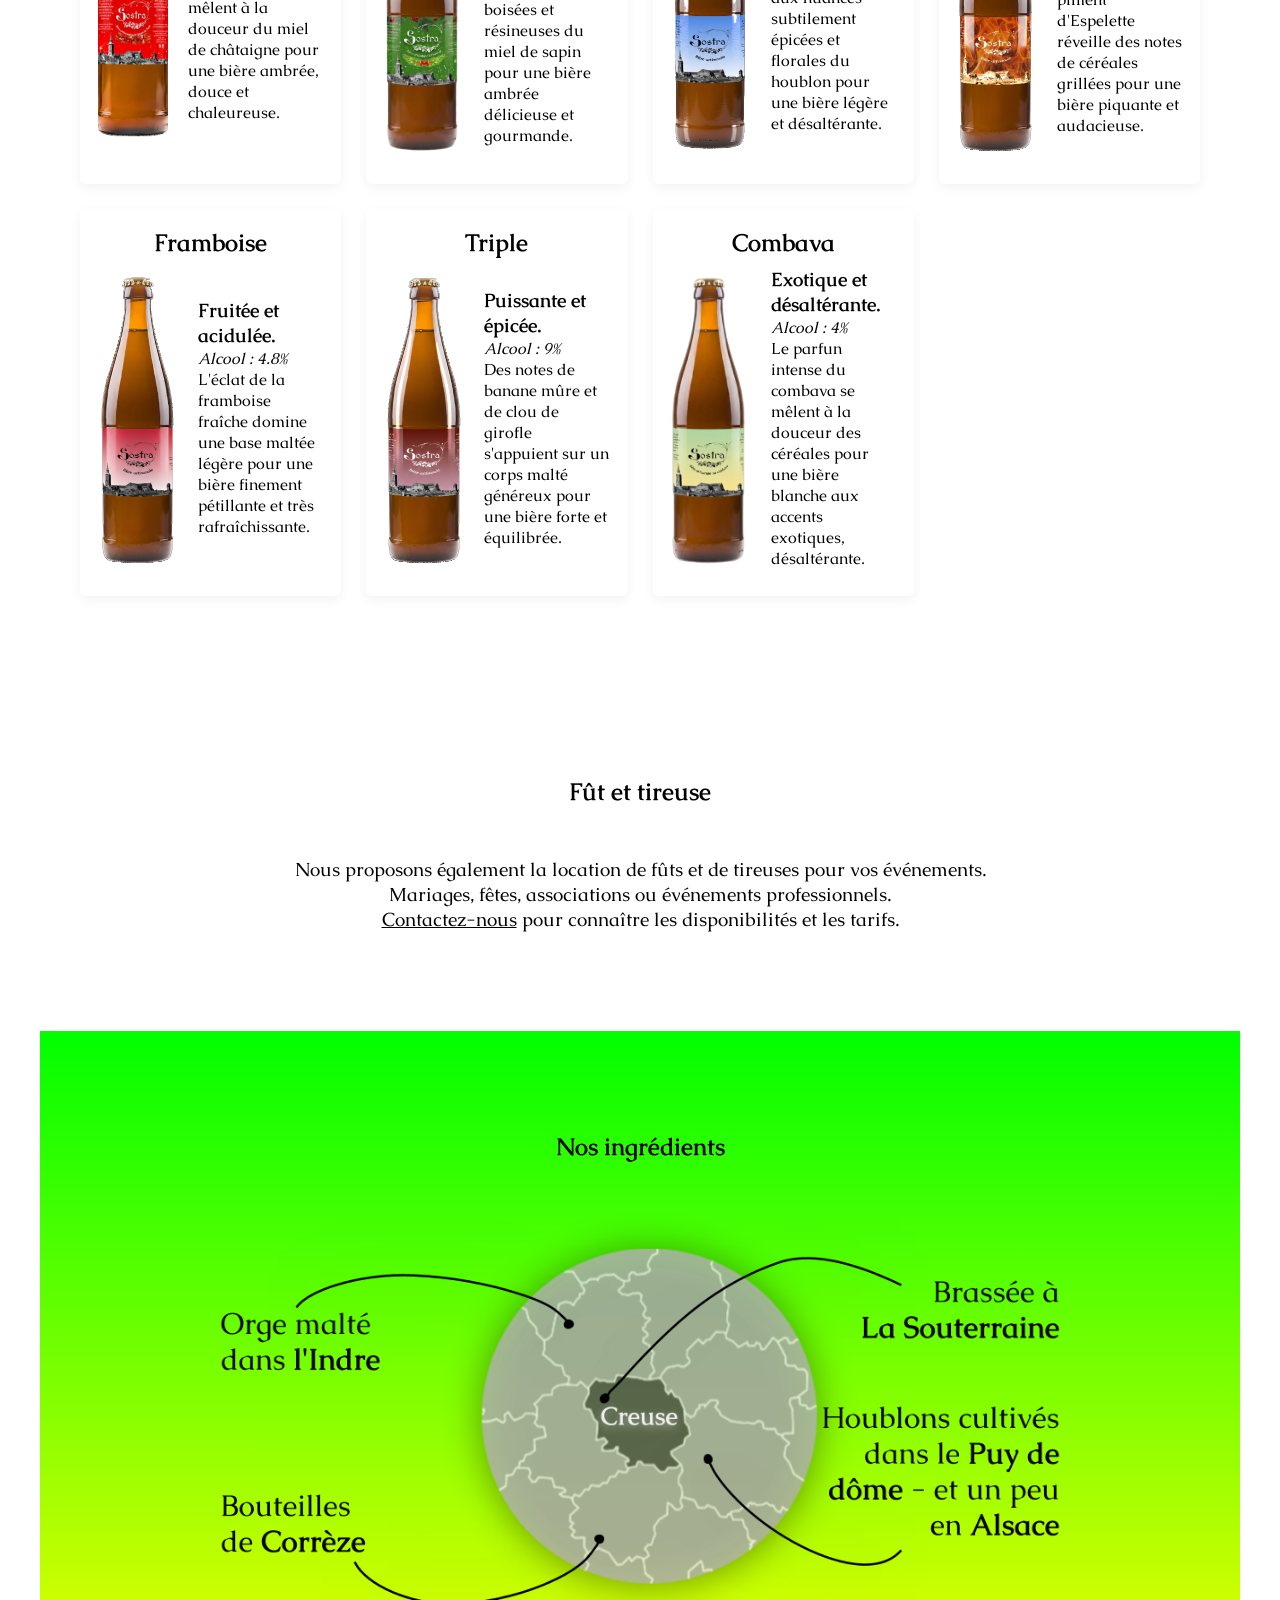
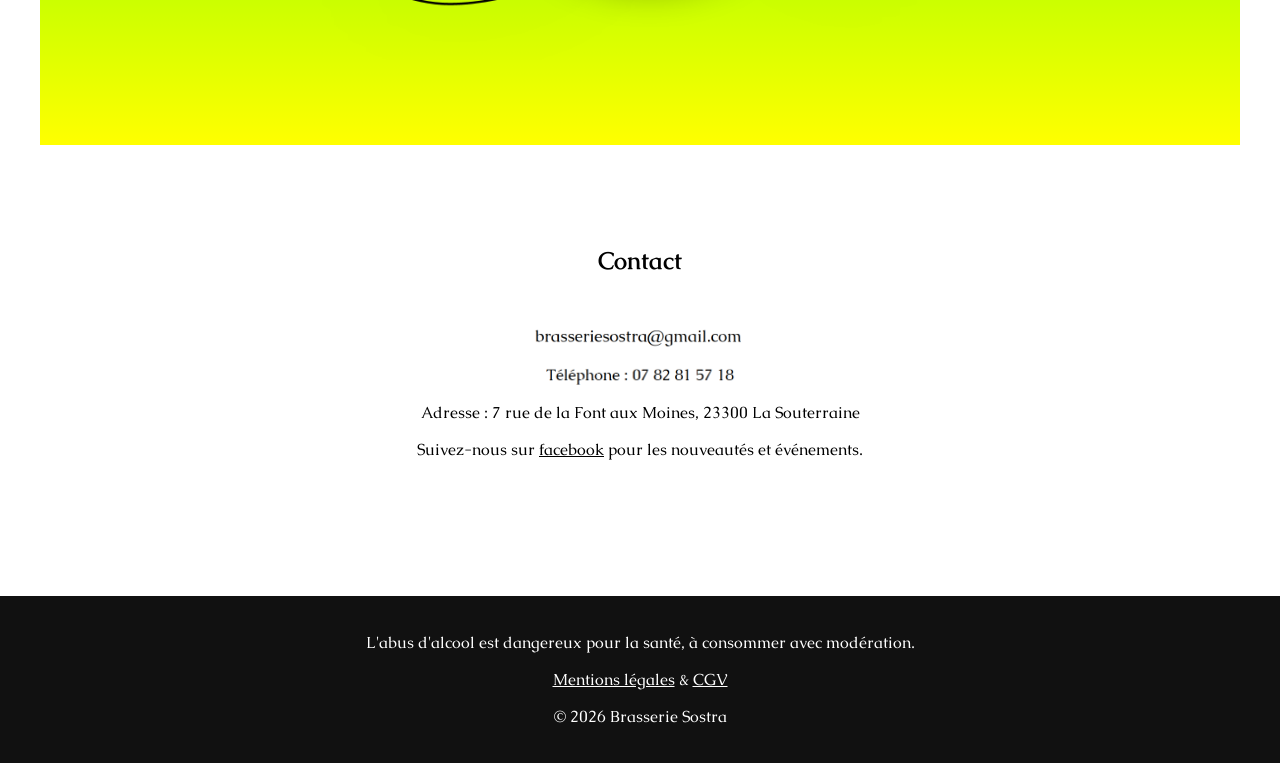
==== commit 9482ff6f: "add Combava recipe to index" ====
--- a/index.html
+++ b/index.html
@@ -208,6 +208,10 @@
   }
     .beer.framboise:hover{
   background: linear-gradient(0deg,#FFF 0%, #C8233C 100%);
+  }
+
+  .beer.combava:hover{
+  background: linear-gradient(0deg,#ffe599 0%, #b6d7a8 100%);
   }
 
   .beer.noel:hover{
@@ -712,6 +716,19 @@
       <i>Alcool : 9%</i><br>
       Des notes de banane mûre et de clou de girofle s'appuient sur un 
       corps malté généreux pour une bière forte et équilibrée.
+    </div>
+  </div>
+</div>
+
+<div class="beer combava">
+  <h2>Combava</h2>
+  <div class="bouteille">
+    <img src="bouteilles/combava.png">
+    <div>
+      <h3>Exotique et désaltérante.</h3>
+      <i>Alcool : 4%</i><br>
+      Le parfun intense du combava se mêlent à la douceur des céréales pour 
+      une bière blanche aux accents exotiques, désaltérante.
     </div>
   </div>
 </div>
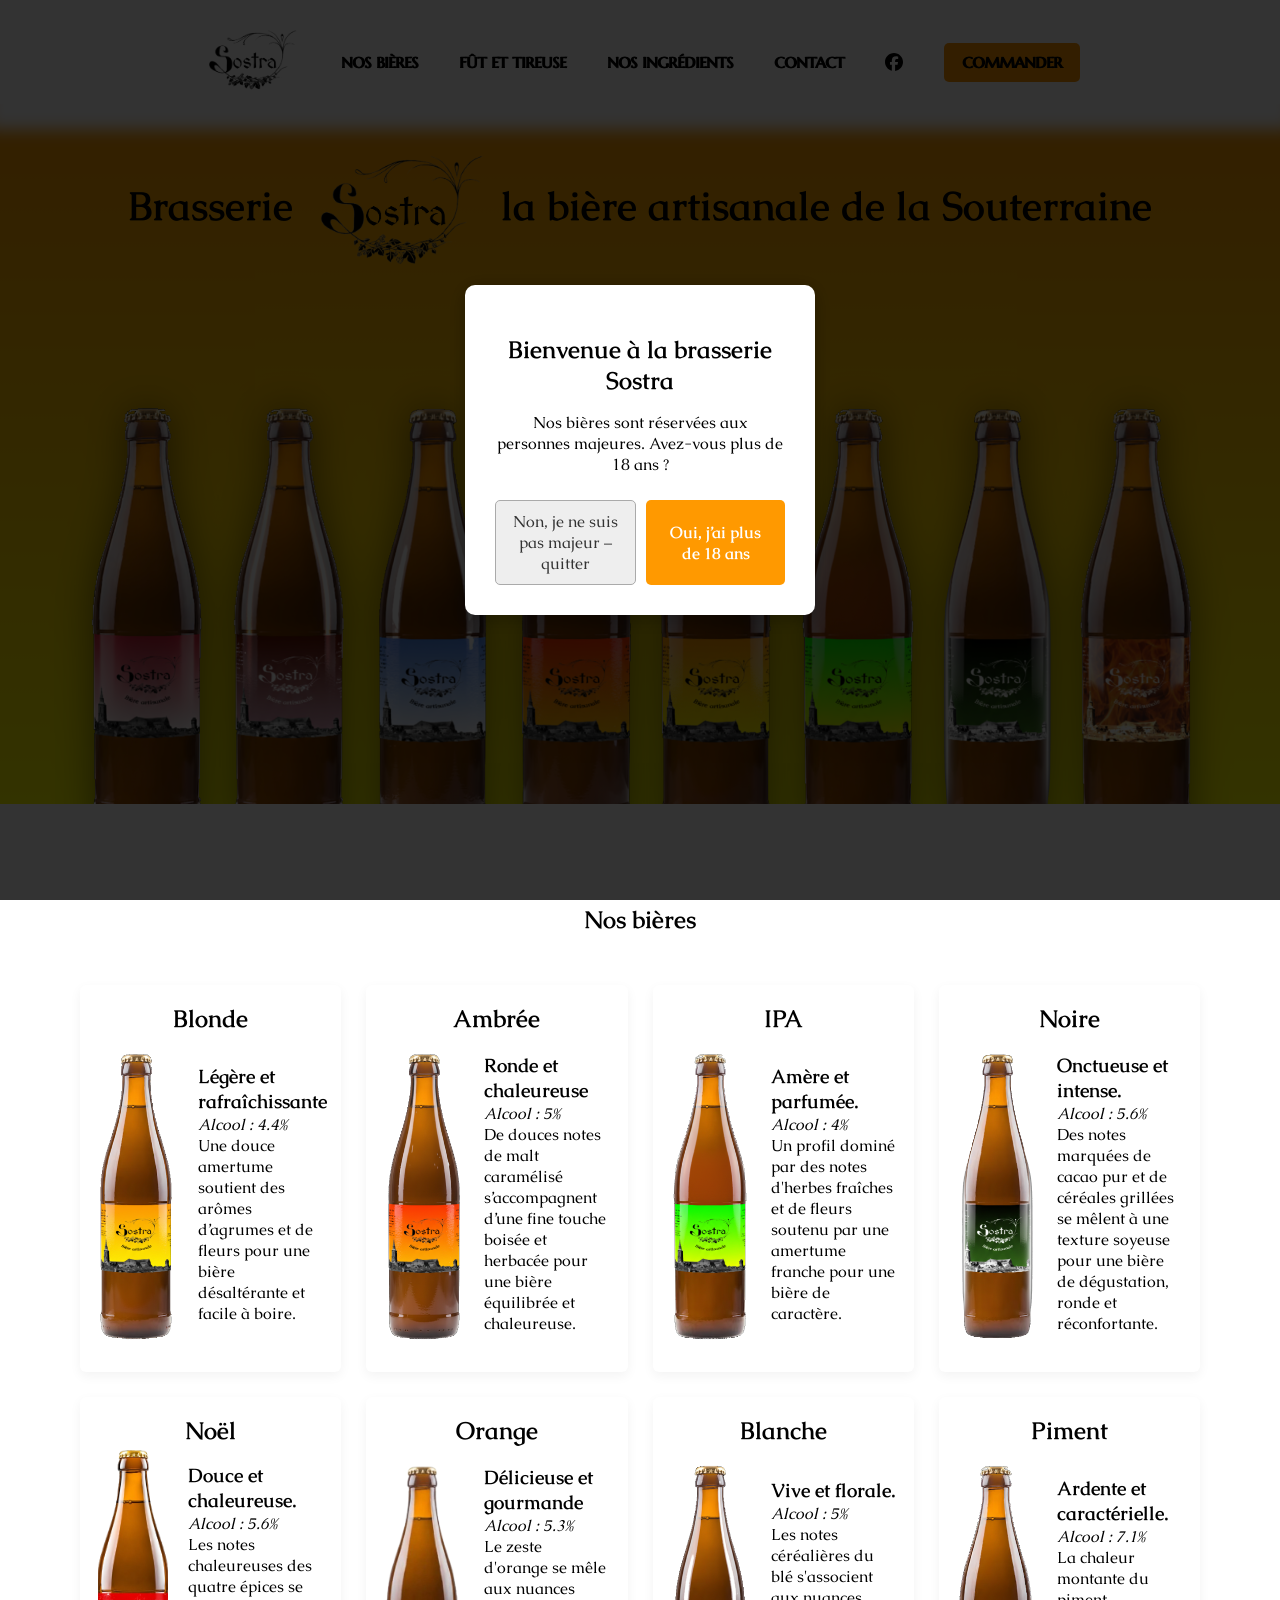
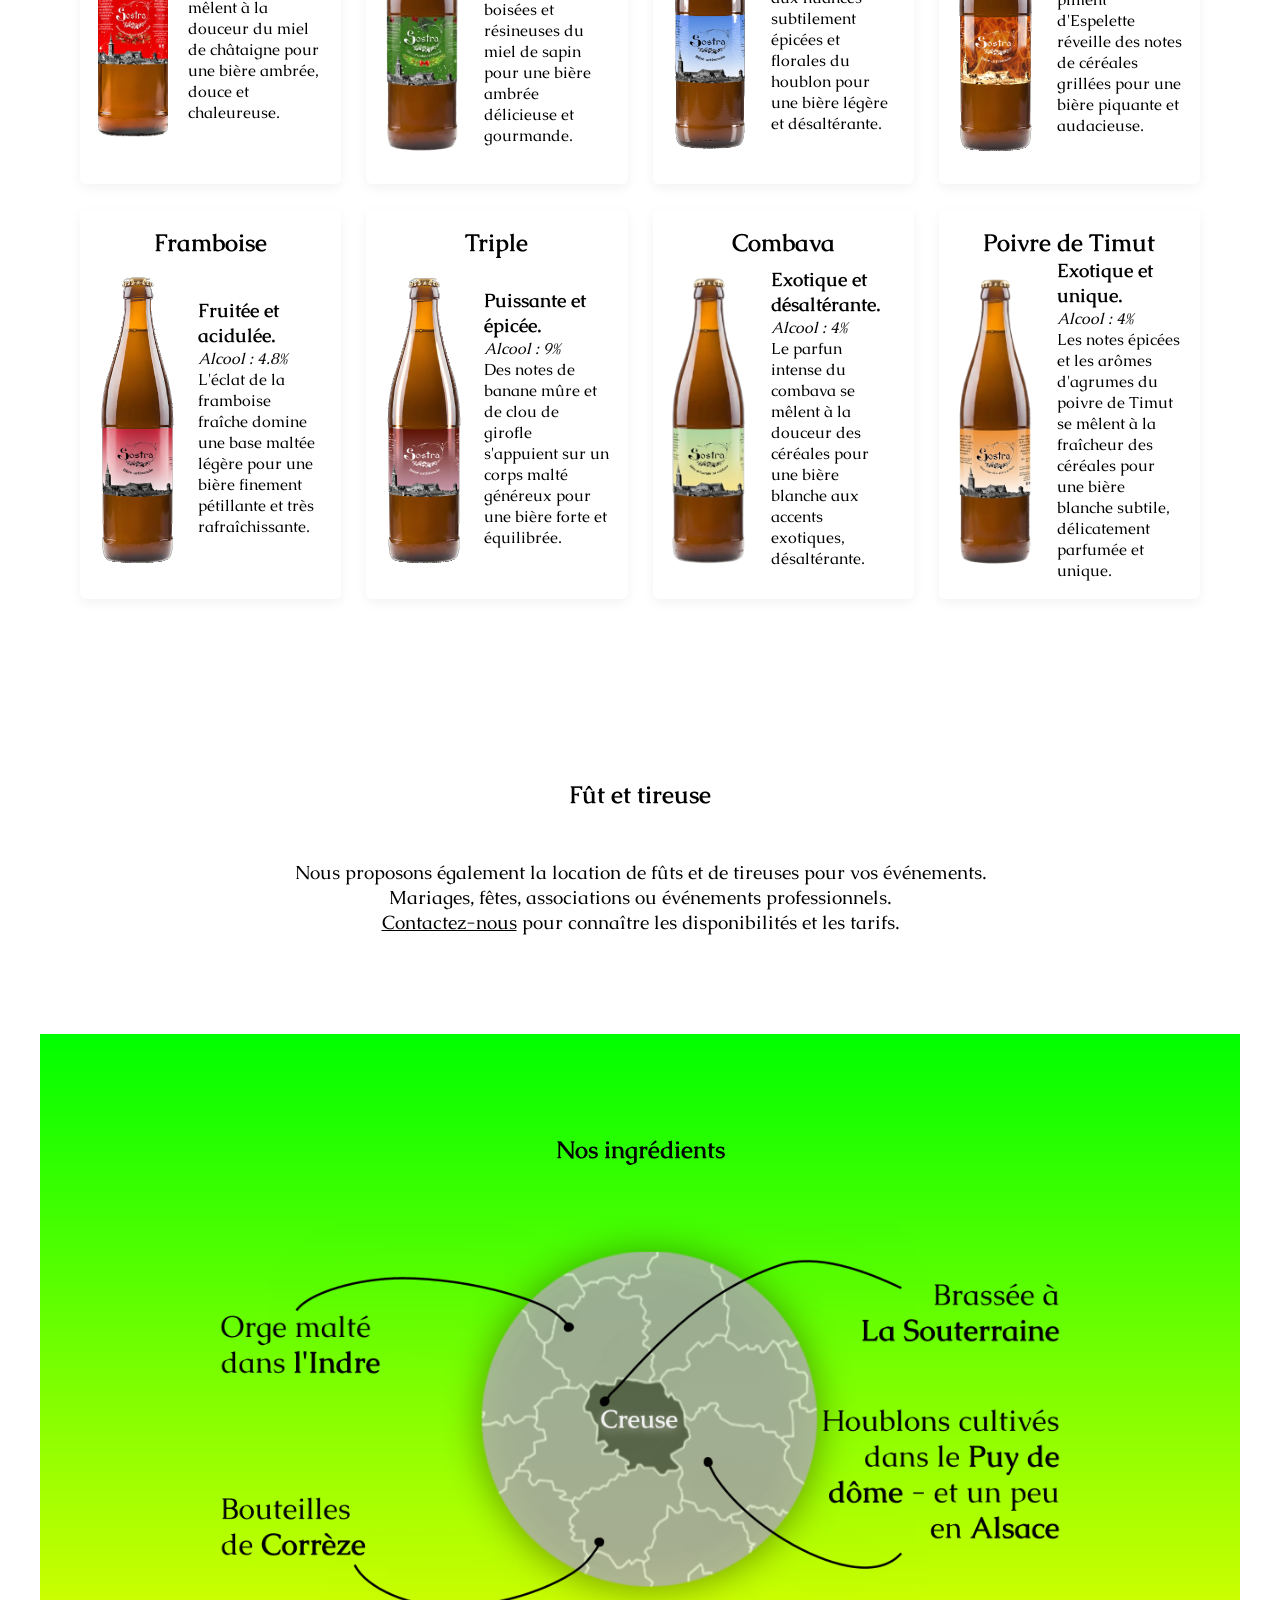
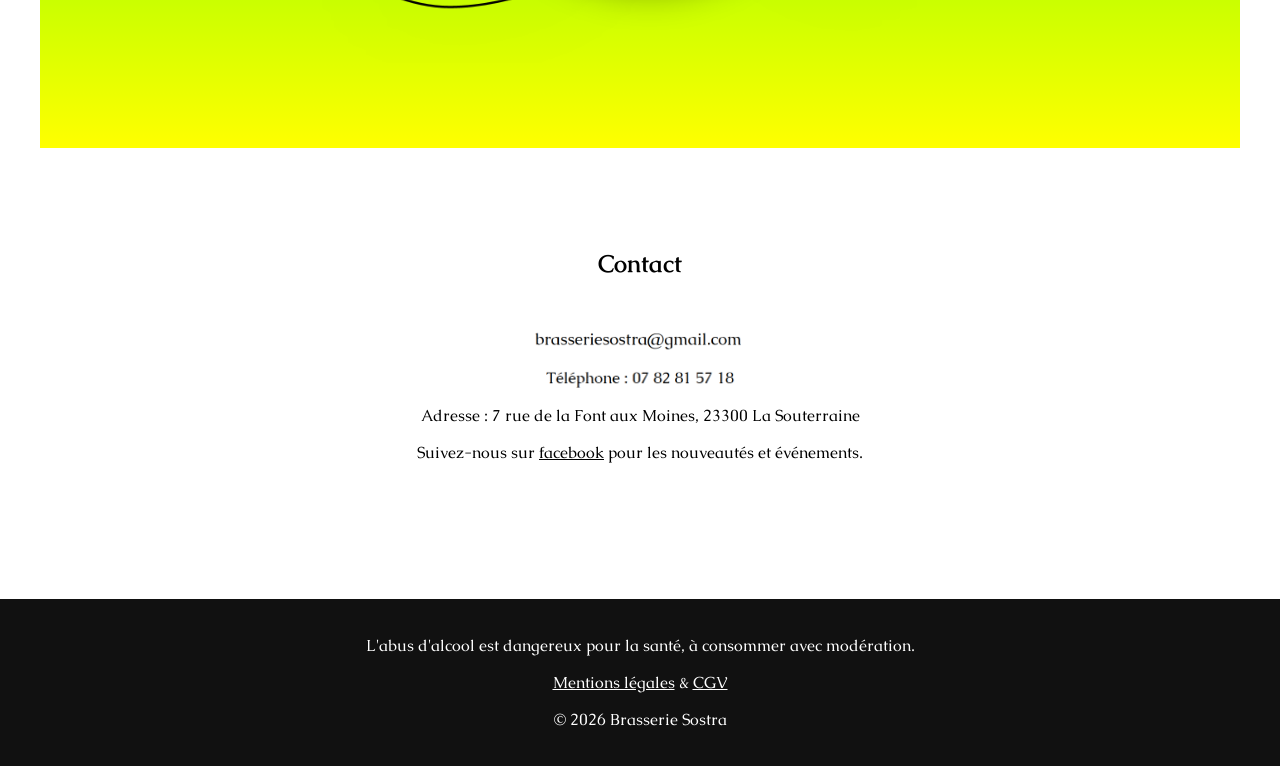
==== commit 7ccd370f: "add Pdt recipe to index" ====
--- a/index.html
+++ b/index.html
@@ -222,6 +222,10 @@
   .beer.orange:hover{
   background-image: url(Orange.png);
   color: #FFF;
+  }
+
+  .beer.pdt:hover{
+  background: linear-gradient(0deg,#FFF 0%, #e69138 100%);
   }
 }
 
@@ -729,6 +733,20 @@
       <i>Alcool : 4%</i><br>
       Le parfun intense du combava se mêlent à la douceur des céréales pour 
       une bière blanche aux accents exotiques, désaltérante.
+    </div>
+  </div>
+</div>
+
+<div class="beer pdt">
+  <h2>Poivre de Timut</h2>
+  <div class="bouteille">
+    <img src="bouteilles/pdt.png">
+    <div>
+      <h3>Exotique et unique.</h3>
+      <i>Alcool : 4%</i><br>
+      Les notes épicées et les arômes d'agrumes du poivre de Timut se mêlent à 
+      la fraîcheur des céréales pour une bière blanche subtile,
+      délicatement parfumée et unique.
     </div>
   </div>
 </div>
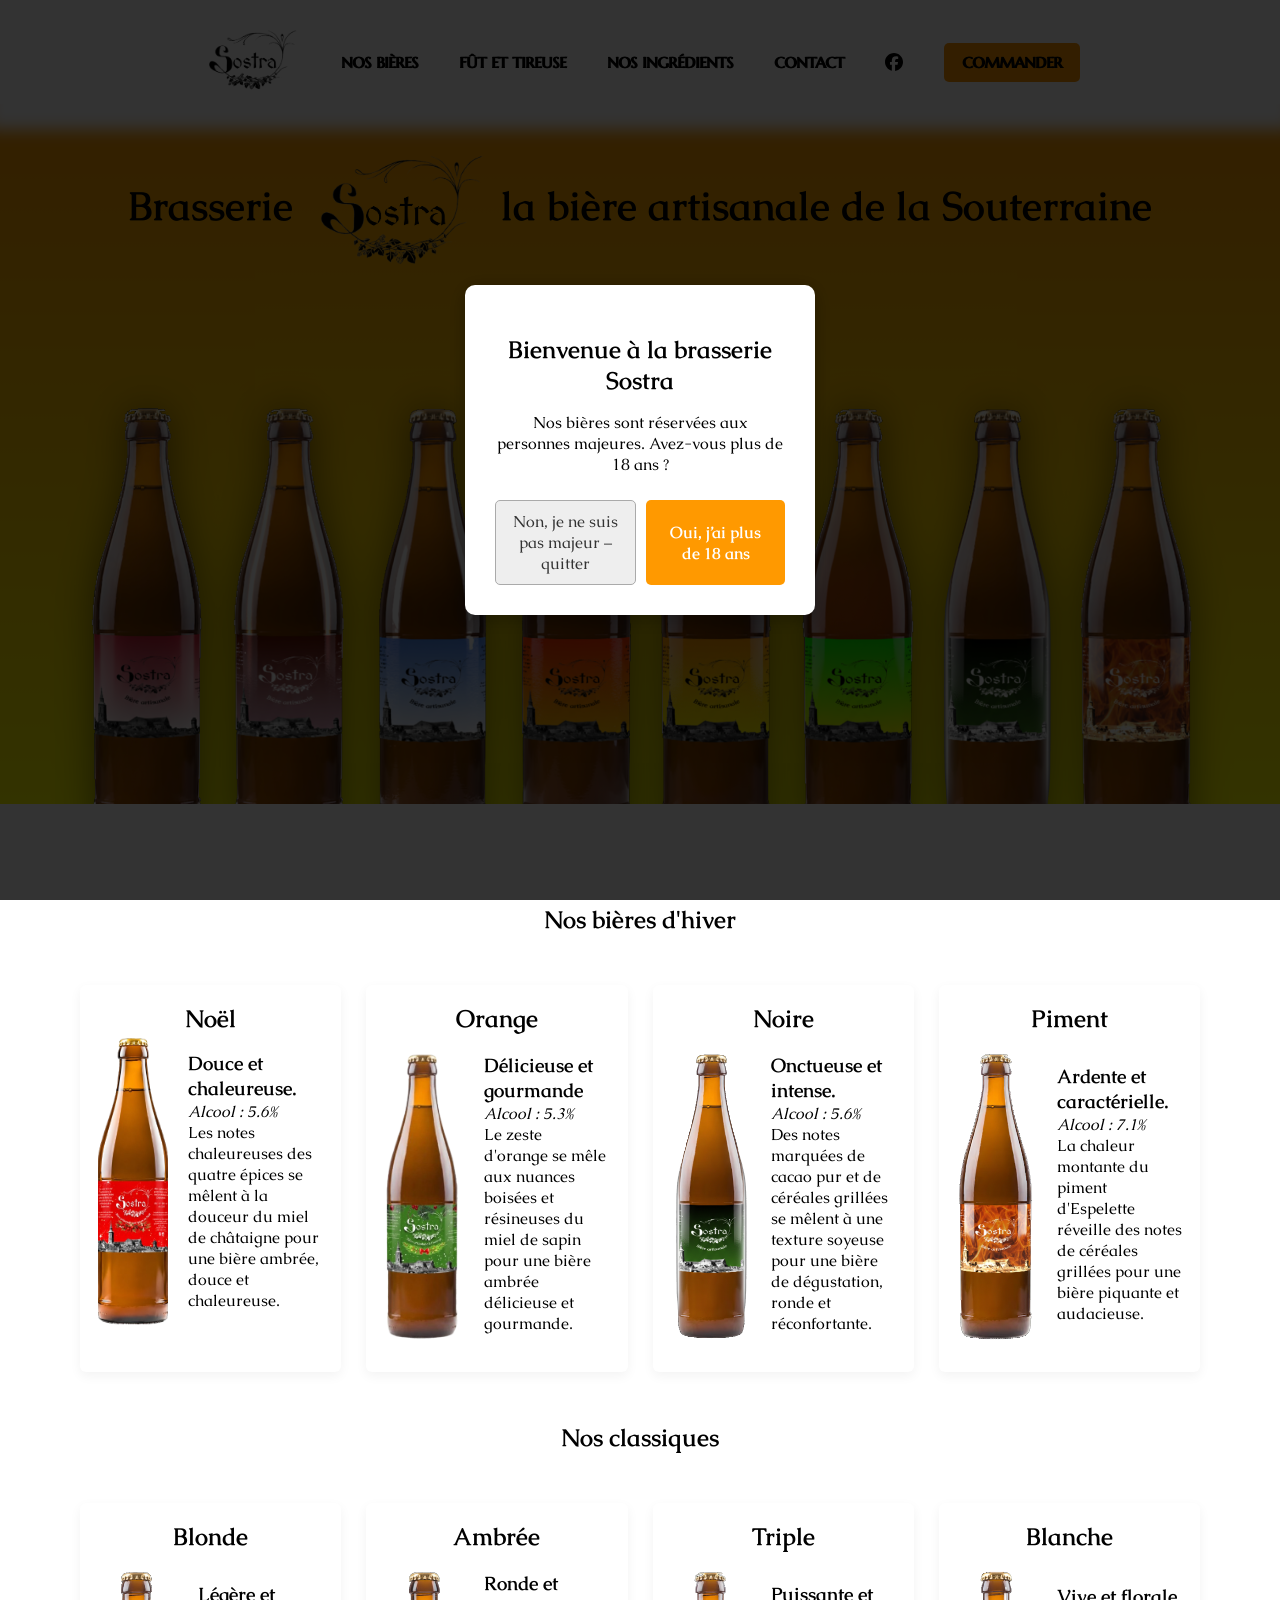
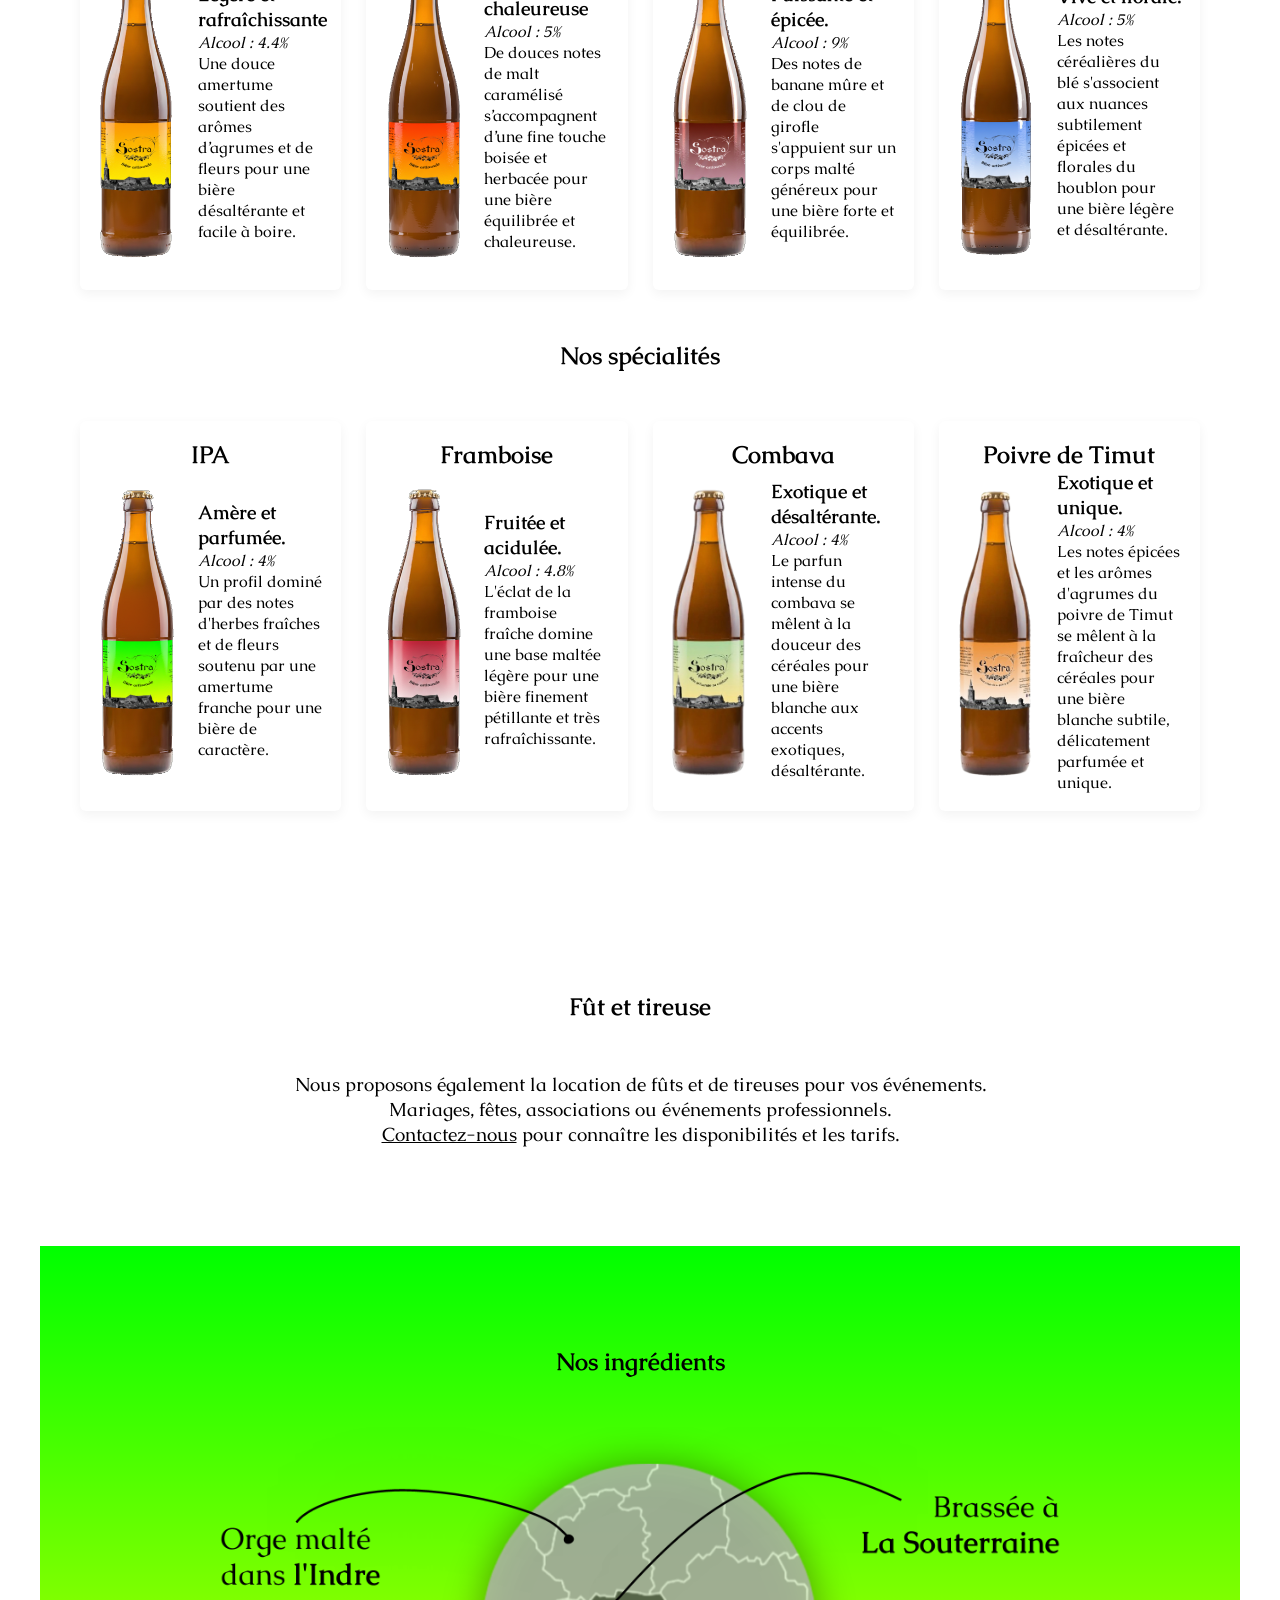
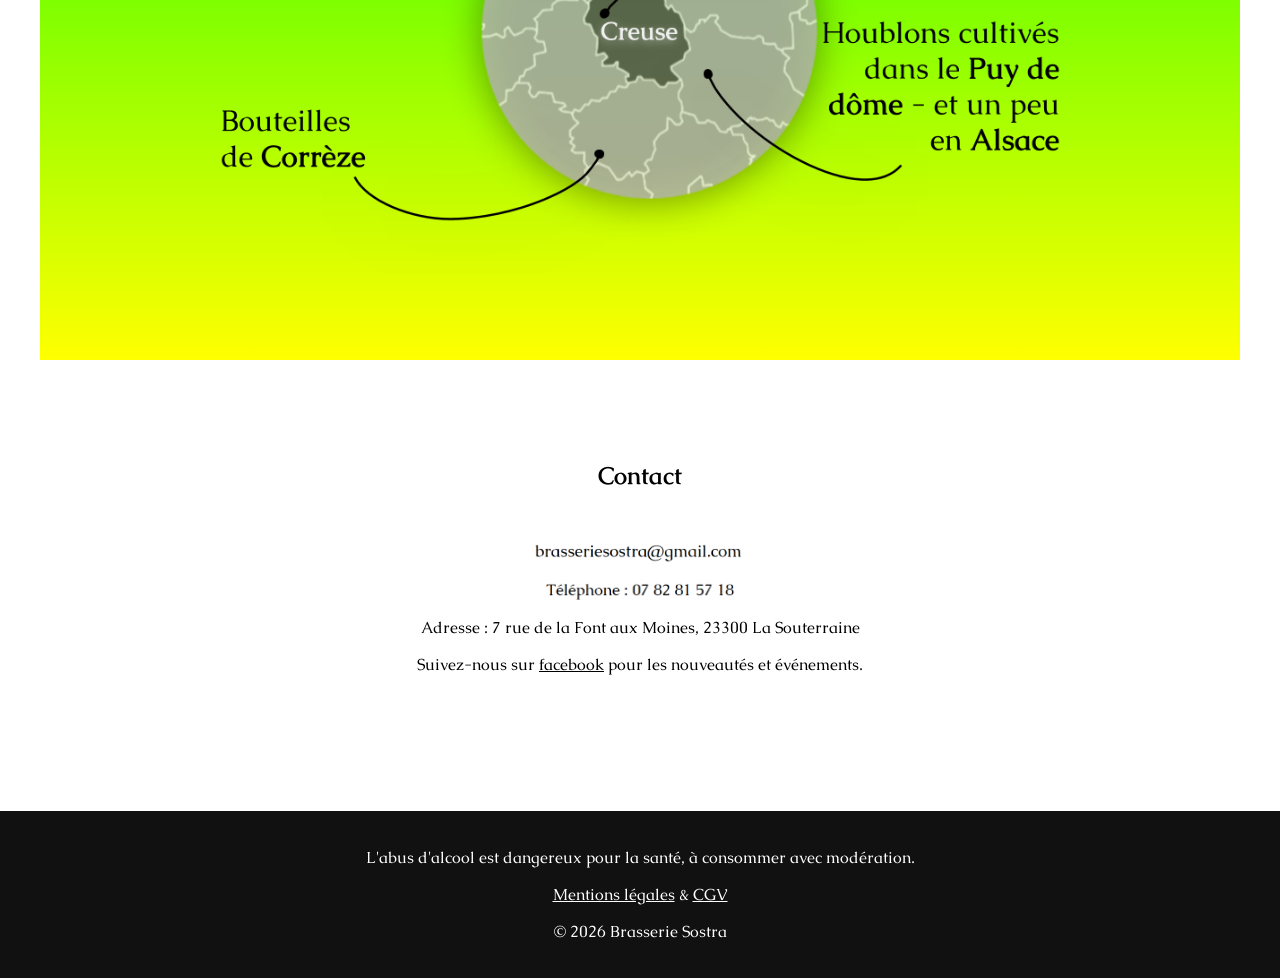
==== commit c8021aee: "reorganise beers into 3 sections" ====
--- a/index.html
+++ b/index.html
@@ -589,61 +589,9 @@
 
 <section id="bieres">
 
-<h2>Nos bières</h2>
+<h2>Nos bières d'hiver</h2>
 
 <div class="beer-grid">
-
-<div class="beer blonde">
-  <h2>Blonde</h2>
-  <div class="bouteille">
-    <img src="bouteilles/blonde.png">
-    <div>
-      <h3>Légère et rafraîchissante</h3>
-      <i>Alcool : 4.4%</i><br>
-      Une douce amertume soutient des arômes d’agrumes et de fleurs pour 
-      une bière désaltérante et facile à boire. 
-    </div>
-  </div>
-</div>
-
-<div class="beer ambree">
-  <h2>Ambrée</h2>
-  <div class="bouteille">
-    <img src="bouteilles/ambrée.png">
-    <div>
-      <h3>Ronde et chaleureuse</h3>
-      <i>Alcool : 5%</i><br>
-      De douces notes de malt caramélisé s’accompagnent d’une fine touche 
-      boisée et herbacée pour une bière équilibrée et chaleureuse.
-    </div>
-  </div>
-</div>
-
-<div class="beer ipa">
-  <h2>IPA</h2>
-  <div class="bouteille">
-    <img src="bouteilles/ipa.png">
-    <div>
-      <h3>Amère et parfumée.</h3>
-      <i>Alcool : 4%</i><br>
-      Un profil dominé par des notes d'herbes fraîches et de fleurs soutenu par 
-      une amertume franche pour une bière de caractère.
-    </div>
-  </div>
-</div>
-
-<div class="beer noire">
-  <h2>Noire</h2>
-  <div class="bouteille">
-    <img src="bouteilles/noire.png">
-    <div>
-      <h3>Onctueuse et intense.</h3>
-      <i>Alcool : 5.6%</i><br>
-        Des notes marquées de cacao pur et de céréales grillées se mêlent à une 
-        texture soyeuse pour une bière de dégustation, ronde et réconfortante.
-    </div>
-  </div>
-</div>
 
 <div class="beer noel">
   <h2>Noël</h2>
@@ -672,15 +620,15 @@
   </div>
 </div>
 
-<div class="beer blanche">
-  <h2>Blanche</h2>
-  <div class="bouteille">
-    <img src="bouteilles/blanche.png">
-    <div>
-      <h3>Vive et florale.</h3>
-      <i>Alcool : 5%</i><br>
-      Les notes céréalières du blé s'associent aux nuances subtilement épicées et 
-      florales du houblon pour une bière légère et désaltérante.
+<div class="beer noire">
+  <h2>Noire</h2>
+  <div class="bouteille">
+    <img src="bouteilles/noire.png">
+    <div>
+      <h3>Onctueuse et intense.</h3>
+      <i>Alcool : 5.6%</i><br>
+        Des notes marquées de cacao pur et de céréales grillées se mêlent à une 
+        texture soyeuse pour une bière de dégustation, ronde et réconfortante.
     </div>
   </div>
 </div>
@@ -697,6 +645,80 @@
   </div>
 </div>
 </div>
+</div>
+
+<h2 style="margin-top: 50px;">Nos classiques</h2>
+
+<div class="beer-grid">
+
+<div class="beer blonde">
+  <h2>Blonde</h2>
+  <div class="bouteille">
+    <img src="bouteilles/blonde.png">
+    <div>
+      <h3>Légère et rafraîchissante</h3>
+      <i>Alcool : 4.4%</i><br>
+      Une douce amertume soutient des arômes d’agrumes et de fleurs pour 
+      une bière désaltérante et facile à boire. 
+    </div>
+  </div>
+</div>
+
+<div class="beer ambree">
+  <h2>Ambrée</h2>
+  <div class="bouteille">
+    <img src="bouteilles/ambrée.png">
+    <div>
+      <h3>Ronde et chaleureuse</h3>
+      <i>Alcool : 5%</i><br>
+      De douces notes de malt caramélisé s’accompagnent d’une fine touche 
+      boisée et herbacée pour une bière équilibrée et chaleureuse.
+    </div>
+  </div>
+</div>
+
+<div class="beer triple">
+  <h2>Triple</h2>
+  <div class="bouteille">
+    <img src="bouteilles/triple.png">
+    <div>
+      <h3>Puissante et épicée.</h3>
+      <i>Alcool : 9%</i><br>
+      Des notes de banane mûre et de clou de girofle s'appuient sur un 
+      corps malté généreux pour une bière forte et équilibrée.
+    </div>
+  </div>
+</div>
+
+<div class="beer blanche">
+  <h2>Blanche</h2>
+  <div class="bouteille">
+    <img src="bouteilles/blanche.png">
+    <div>
+      <h3>Vive et florale.</h3>
+      <i>Alcool : 5%</i><br>
+      Les notes céréalières du blé s'associent aux nuances subtilement épicées et 
+      florales du houblon pour une bière légère et désaltérante.
+    </div>
+  </div>
+</div>
+</div>
+
+<h2 style="margin-top: 50px;">Nos spécialités</h2>
+
+<div class="beer-grid">
+<div class="beer ipa">
+  <h2>IPA</h2>
+  <div class="bouteille">
+    <img src="bouteilles/ipa.png">
+    <div>
+      <h3>Amère et parfumée.</h3>
+      <i>Alcool : 4%</i><br>
+      Un profil dominé par des notes d'herbes fraîches et de fleurs soutenu par 
+      une amertume franche pour une bière de caractère.
+    </div>
+  </div>
+</div>
 
 <div class="beer framboise">
   <h2>Framboise</h2>
@@ -707,19 +729,6 @@
       <i>Alcool : 4.8%</i><br>
       L'éclat de la framboise fraîche domine une base maltée légère pour une 
       bière finement pétillante et très rafraîchissante.
-    </div>
-  </div>
-</div>
-
-<div class="beer triple">
-  <h2>Triple</h2>
-  <div class="bouteille">
-    <img src="bouteilles/triple.png">
-    <div>
-      <h3>Puissante et épicée.</h3>
-      <i>Alcool : 9%</i><br>
-      Des notes de banane mûre et de clou de girofle s'appuient sur un 
-      corps malté généreux pour une bière forte et équilibrée.
     </div>
   </div>
 </div>
